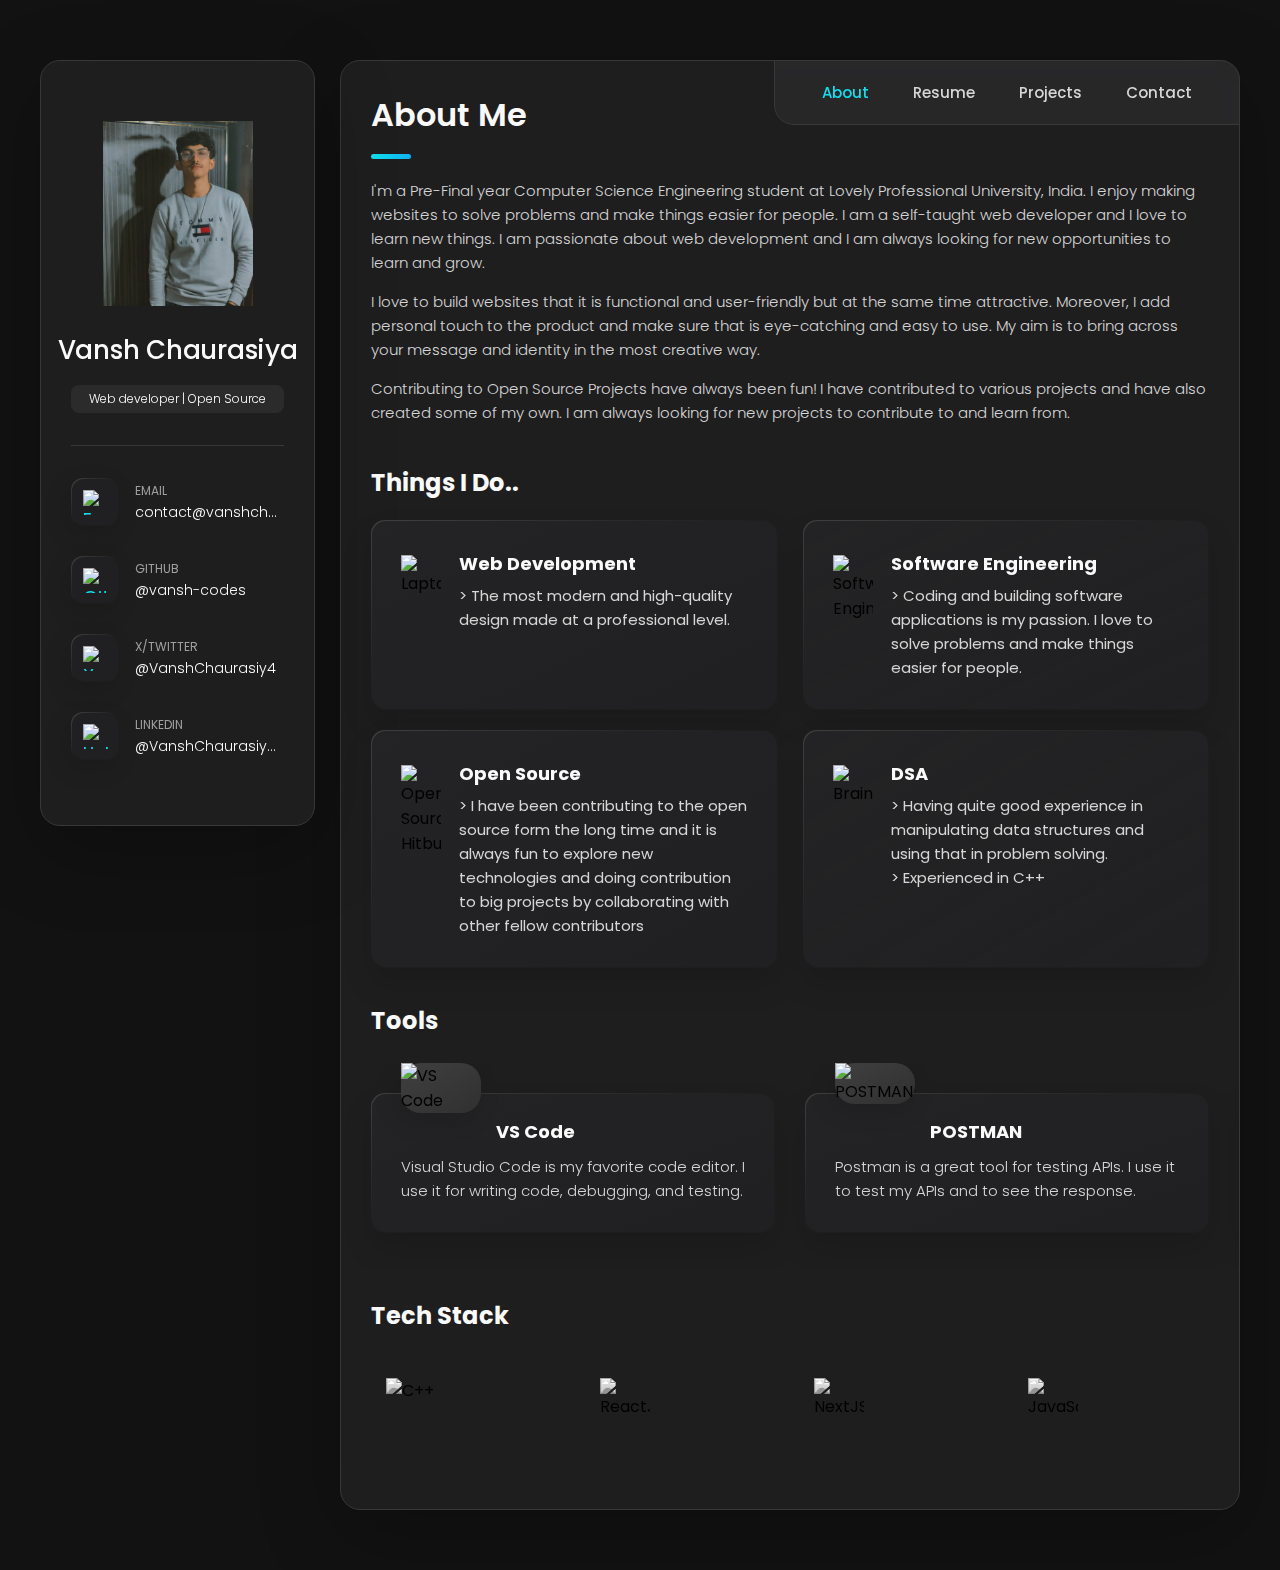
==== index-non-minified.html @ 2228de02 "Replace PNG images with WEBP format for improved performance and reduced file size" ====
<!DOCTYPE html>
<html lang="en">

<head>
  <!-- Google tag (gtag.js) -->
<script async src="https://www.googletagmanager.com/gtag/js?id=G-TPEFS9DG4G"></script>
<script>
  window.dataLayer = window.dataLayer || [];
  function gtag(){dataLayer.push(arguments);}
  gtag('js', new Date());

  gtag('config', 'G-TPEFS9DG4G');
</script>
  <!-- End Google Tag Manager -->
  <script type="application/ld+json">
    {
      "@context": "https://schema.org/",
      "@type": "Person",
      "name": "Vansh Chaurasiya",
      "url": "https://vanshchaurasiya.me",
      "image": "https://avatars.githubusercontent.com/u/114163734?v=4",
      "sameAs": [
        "https://x.com/VanshChaurasiy4",
        "https://www.linkedin.com/in/vanshchaurasiya24/",
        "https://github.com/vansh-codes",
        "https://vanshchaurasiya.me"
      ],
      "jobTitle": "Full Stack Developer Intern",
      "worksFor": {
        "@type": "Organization",
        "name": "MacBease Connections"
      },
      "alumniOf": {
        "@type": "CollegeOrUniversity",
        "name": "Lovely Professional University",
        "url": "https://www.lpu.in"
      },
      "knowsAbout": [
        "Web Development",
        "Full Stack Development",
        "JavaScript",
        "TypeScript",
        "React",
        "Node.js",
        "Blockchain"
      ],
      "hasOccupation": {
        "@type": "Occupation",
        "name": "Full Stack Developer",
        "estimatedSalary": "8000000 INR",
        "occupationLocation": "Remote"
      },
      "knowsLanguage": [
        { "@type": "Language", "name": "English" },
        { "@type": "Language", "name": "Hindi" }
      ]
    }
    </script>
    <script type="application/ld+json">
      {
        "@context": "https://schema.org",
        "@type": "WebSite",
        "name": "Vansh Chaurasiya",
        "url": "https://vanshchaurasiya.me",
      }
    </script>
    <script type="application/ld+json">
      {
        "@context": "https://schema.org",
        "@type": "ContactPage",
        "name": "Contact Vansh Chaurasiya",
        "url": "https://linkedin.com/in/vanshchaurasiya24",
        "about": "Reach out to Vansh Chaurasiya for collaboration and opportunities."
      }
    </script>          
  <meta charset="UTF-8" />
  <meta http-equiv="X-UA-Compatible" content="IE=edge" />
  <meta name="viewport" content="width=device-width, initial-scale=1.0" />
  <meta http-equiv="Content-Type" content="text/html; charset=utf-8">
  <meta name="title" content="Vansh Chaurasiya - Web Developer & Software Engineer">
  <meta name="description" 
  content="Vansh Chaurasiya is a passionate Web Developer and Software Engineer currently pursuing a B.Tech in Computer Science. Skilled in modern web technologies, open-source contributions, and developing efficient, user-centric solutions.">
  <meta name="keywords"
      content="Vansh Chaurasita, vansh codes, Vansh Chaurasiya portfolio,
      single page profile, Cosmic Chronicles, Cosmic Blast, Sudoku Visualizer, Open Source Contributor,React.js developer, Next.js developer, open-source projects, JavaScript developer, front-end developer, developer portfolio, coding projects, web applications">
  <meta name="robots" content="index, follow">
  <meta name="author" content="Vansh Chaurasiya">
  <meta property="og:type" content="website" />
  <meta property="og:url" content="https://vanshchaurasiya.me" />
  <meta property="og:title" content="Vansh Chaurasiya - Web Developer & Software Engineer" />
  <meta property="og:description" content="Vansh Chaurasiya is a passionate Web Developer and Software Engineer currently pursuing a B.Tech in Computer Science. Skilled in modern web technologies and open-source contributions" />
  <meta property="og:image" content="https://vanshchaurasiya.me/assets/images/profile.webp" />

  <meta name="twitter:card" content="summary_large_image">
  <meta name="twitter:url" content="https://vanshchaurasiya.me" />
  <meta name="twitter:title" content="Vansh Chaurasiya - Web Developer & Software Engineer" />
  <meta name="twitter:description" content="Explore the projects and contributions of Vansh Chaurasiya, a Web Developer & Software Engineer passionate about creating efficient and user-friendly web applications." />
  <meta name="twitter:image" content="https://vanshchaurasiya.me/assets/images/profile.webp" />
  <meta name="language" content="English">
  <title>Vansh Chaurasiya</title>

  <link
      rel="shortcut icon"
      href="./assets/images/favicon.ico"
      type="image/x-icon"
  />

  <!--
- custom css link
-->
  <link rel="stylesheet" href="./assets/css/style.min.css" />

  <!--
- google font link
-->
  <link rel="preconnect" href="https://fonts.googleapis.com" />
  <link rel="preconnect" href="https://fonts.gstatic.com" crossorigin />
  <link
      href="https://fonts.googleapis.com/css2?family=Poppins:wght@300;400;500;600&display=swap"
      rel="stylesheet"
  />
</head>

<body>

  <!--
    - #MAIN
  -->

  <main>

    <!--
      - #SIDEBAR
    -->

    <aside class="sidebar" data-sidebar>

      <div class="sidebar-info">

        <figure class="avatar-box">
          <img src="./assets/images/profile.webp" alt="Vansh Chaurasiya" width="80">
        </figure>

        <div class="info-content">
          <h1 class="name" title="Vansh Chaurasiya">Vansh Chaurasiya</h1>

          <p class="title">Web developer | Open Source</p>
        </div>

        <button class="info_more-btn" data-sidebar-btn>
          <span>Show Contacts</span>

          <ion-icon name="chevron-down"></ion-icon>
        </button>

      </div>

      <div class="sidebar-info_more">

        <div class="separator"></div>

        <ul class="contacts-list">

          <li class="contact-item">

            <div class="icon-box">
                <img src="https://simpleicons.vercel.app/gmail/ffe" alt="E-Mail" width="25" height="25" />
            </div>

            <div class="contact-info">
              <p class="contact-title">Email</p>

              <a href="mailto:contact@vanshchaurasiya.me" class="contact-link" >contact@vanshchaurasiya.me</a>
            </div>

          </li>

          <li class="contact-item">

            <div class="icon-box">
                <img src="https://simpleicons.vercel.app/github/ffe" alt="GitHub" width="25" height="25"></img>
            </div>

            <div class="contact-info">
              <p class="contact-title">GitHub</p>

              <a href="https://github.com/vansh-codes" class="contact-link">@vansh-codes</a>
            </div>

          </li>

          <li class="contact-item">

            <div class="icon-box">
                <img src="https://simpleicons.vercel.app/x/ffe" alt="X-Twitter" width="25" height="25"></img>
            </div>

            <div class="contact-info">
              <p class="contact-title">X/Twitter</p>

              <a href="https://x.com/VanshChaurasiy4" class="contact-link">@VanshChaurasiy4</a>
            </div>

          </li>

          <li class="contact-item">

            <div class="icon-box">
                <img src="https://simpleicons.vercel.app/linkedin/ffe" alt="LinkedIn" width="25" height="25"></img>
            </div>

            <div class="contact-info">
              <p class="contact-title">LinkedIn</p>

              <a href="https://linkedin.com/in/vanshchaurasiya24" class="contact-link">@VanshChaurasiya24</a>
            </div>

          </li>

        </ul>

        <div class="separator"></div>

        <ul class="social-list">

          <li class="social-item">
            <a href="https://x.com/VanshChaurasiy4" class="social-link">
                <ion-icon name="logo-twitter"></ion-icon>
            </a>
          </li>

          <li class="social-item">
            <a href="https://linkedin.com/in/vanshchaurasiya24" class="social-link">
                <ion-icon name="logo-linkedin"></ion-icon>
            </a>
          </li>

          <li class="social-item">
            <a href="https://topmate.io/vansh_chaurasiya/" class="social-link">
              <ion-icon name="logo-tumblr"></ion-icon>
            </a>
          </li>

        </ul>

      </div>

    </aside>


    <!--
      - #main-content
    -->

    <div class="main-content">

      <!--
        - #NAVBAR
      -->

      <nav class="navbar">

        <ul class="navbar-list">

          <li class="navbar-item">
            <button class="navbar-link  active" data-nav-link>About</button>
          </li>

          <li class="navbar-item">
            <button class="navbar-link" data-nav-link>Resume</button>
          </li>

          <li class="navbar-item">
            <button class="navbar-link" data-nav-link>Projects</button>
          </li>

          <!-- <li class="navbar-item">
            <button class="navbar-link" data-nav-link>Blog</button>
          </li> -->

          <li class="navbar-item">
            <button class="navbar-link" data-nav-link>Contact</button>
          </li>

        </ul>

      </nav>

      <!--
        - #ABOUT
      -->

      <article class="about  active" data-page="about">

        <header>
          <h2 class="h2 article-title">About me</h2>
        </header>

        <section class="about-text">
          <p>
            I'm a Pre-Final year Computer Science Engineering student at Lovely Professional University, India. I enjoy making websites to solve problems and make things easier for people. I am a self-taught web developer and I love to learn new things. I am passionate about web development and I am always looking for new opportunities to learn and grow.
          </p>

          <p>
            I love to build websites that it is
            functional and user-friendly but at the same time
            attractive. Moreover, I add personal touch to the
            product and make sure that is eye-catching and easy
            to use. My aim is to bring across your message and
            identity in the most creative way.
          </p>

          <p>
            Contributing to Open Source Projects have always been fun! I have contributed to various projects and have also created some of my own. I am always looking for new projects to contribute to and learn from.
          </p>
        </section>


        <!--
          - service
        -->

        <section class="service">

          <h3 class="h3 service-title">Things I do..</h3>

          <ul class="service-list">

            <li class="service-item">

              <div class="service-icon-box">
                <img
                src="https://raw.githubusercontent.com/Tarikul-Islam-Anik/Animated-Fluent-Emojis/master/Emojis/Objects/Laptop.png"
                alt="Laptop" width="40" />
              </div>

              <div class="service-content-box">
                <h4 class="h4 service-item-title">Web Development</h4>

                <p class="service-item-text">
                    > The most modern and high-quality design
                    made at a professional level.
                </p>
              </div>

            </li>

            <li class="service-item">

              <div class="service-icon-box">
                <img src="https://raw.githubusercontent.com/Tarikul-Islam-Anik/Animated-Fluent-Emojis/master/Emojis/People%20with%20professions/Man%20Technologist%20Medium%20Skin%20Tone.png" alt="Software Engineering" width="40" />
              </div>

              <div class="service-content-box">
                <h4 class="h4 service-item-title">Software Engineering</h4>

                <p class="service-item-text">
                  > Coding and building software applications is my passion. I love to solve problems and make things easier for people.
                </p>
              </div>

            </li>

            <li class="service-item">

              <div class="service-icon-box">
                <img src="https://raw.githubusercontent.com/Tarikul-Islam-Anik/Animated-Fluent-Emojis/master/Emojis/Activities/Bullseye.png" alt="Open Source Hitbullseye" width="40" />
              </div>

              <div class="service-content-box">
                <h4 class="h4 service-item-title">Open Source</h4>

                <p class="service-item-text">
                    > I have been contributing to the open source form the long time and it is always fun to explore new technologies and doing contribution to big projects by collaborating with other fellow contributors
                </p>
              </div>

            </li>

            <li class="service-item">

              <div class="service-icon-box">
                <img src="https://raw.githubusercontent.com/Tarikul-Islam-Anik/Animated-Fluent-Emojis/master/Emojis/Hand%20gestures/Brain.png" alt="Brain" width="40" />
              </div>

              <div class="service-content-box">
                <h4 class="h4 service-item-title">DSA</h4>

                <p class="service-item-text">
                    > Having quite good experience in manipulating data structures and using that in problem solving. <br/>
                    > Experienced in C++
                </p>
              </div>

            </li>

          </ul>

        </section>


        <!--
          - testimonials
        -->

        <section class="testimonials">

          <h3 class="h3 testimonials-title">Tools</h3>

          <ul class="testimonials-list has-scrollbar">
            
            <li class="testimonials-item">
              <div class="content-card" data-testimonials-item>
                
                <figure class="testimonials-avatar-box">
                  <img src="./assets/images/vs-code.svg" alt="VS Code" width="60" data-testimonials-avatar>
                </figure>
                
                <h4 class="h4 testimonials-item-title" data-testimonials-title>VS Code</h4>
                
                <div class="testimonials-text" data-testimonials-text>
                  <p>
                    Visual Studio Code is my favorite code editor. I use it for writing code, debugging, and testing.
                  </p>
                </div>
                
              </div>
            </li>
            
            <li class="testimonials-item">
              <div class="content-card" data-testimonials-item>

                <figure class="testimonials-avatar-box">
                  <img src="./assets/images/postman-icon.svg" alt="POSTMAN" width="60" data-testimonials-avatar>
                </figure>
                
                <h4 class="h4 testimonials-item-title" data-testimonials-title>POSTMAN</h4>
                
                <div class="testimonials-text" data-testimonials-text>
                  <p>
                    Postman is a great tool for testing APIs. I use it to test my APIs and to see the response.
                  </p>
                </div>

              </div>
            </li>

            <li class="testimonials-item">
              <div class="content-card" data-testimonials-item>

                <figure class="testimonials-avatar-box">
                  <img src="./assets/images/github.svg" alt="Github" width="60" data-testimonials-avatar>
                </figure>

                <h4 class="h4 testimonials-item-title" data-testimonials-title>GitHub</h4>

                <div class="testimonials-text" data-testimonials-text>
                  <p>
                    I use GitHub for version control and to collaborate with other developers.
                  </p>
                </div>

              </div>
            </li>

            <li class="testimonials-item">
              <div class="content-card" data-testimonials-item>

                <figure class="testimonials-avatar-box">
                  <img src="./assets/images/git.svg" alt="Git" width="60" data-testimonials-avatar>
                </figure>

                <h4 class="h4 testimonials-item-title" data-testimonials-title>Git</h4>

                <div class="testimonials-text" data-testimonials-text>
                  <p>
                    Git is a distributed version control system. I use it to track changes in the source code during software development.
                    It proves to be very useful when working in a team.
                  </p>
                </div>

              </div>
            </li>

            <li class="testimonials-item">
              <div class="content-card" data-testimonials-item>

                <figure class="testimonials-avatar-box">
                  <img src="./assets/images/markdown.svg" alt="Markdown" width="60" data-testimonials-avatar>
                </figure>

                <h4 class="h4 testimonials-item-title" data-testimonials-title>Markdown</h4>

                <div class="testimonials-text" data-testimonials-text>
                  <p>
                    Markdown is a lightweight markup language with plain-text-formatting syntax. I use it to write documentation and README files. It is easy to write and easy to read. Markdown is a great way to write documentation.
                  </p>
                </div>

              </div>
            </li>

            <li class="testimonials-item">
              <div class="content-card" data-testimonials-item>

                <figure class="testimonials-avatar-box">
                  <img src="./assets/images/linux.svg" alt="Linux" width="60" data-testimonials-avatar>
                </figure>

                <h4 class="h4 testimonials-item-title" data-testimonials-title>Linux</h4>

                <div class="testimonials-text" data-testimonials-text>
                  <p>
                    Sometimes I use Linux as my operating system. It is open-source and free. Linux is very stable and secure. It is great for programming and development.
                  </p>
                </div>

              </div>
            </li>

          </ul>

        </section>


        <!--
          - testimonials modal
        -->

        <div class="modal-container" data-modal-container>

          <div class="overlay" data-overlay></div>

          <section class="testimonials-modal">

            <button class="modal-close-btn" data-modal-close-btn>
              <ion-icon name="close-outline"></ion-icon>
            </button>

            <div class="modal-img-wrapper">
              <figure class="modal-avatar-box">
                <img src="./assets/images/github.svg" alt="GitHub" width="80" data-modal-img>
              </figure>
            </div>

            <div class="modal-content">

              <h4 class="h3 modal-title" data-modal-title>GitHub</h4>

              <div data-modal-text>
                <p>
                    I use GitHub for version control and to collaborate with other developers.
                </p>
              </div>

            </div>

          </section>

        </div>


        <!--
          - clients
        -->

        <section class="clients">

          <h3 class="h3 clients-title">Tech Stack</h3>

          <ul class="clients-list has-scrollbar">

            <li class="clients-item">
              <div style="width: 50px;">
                <img src="https://simpleicons.vercel.app/cplusplus/fff" alt="C++">
              </div>
            </li>
            <li class="clients-item">
              <div style="width: 50px;">
                <img src="https://simpleicons.vercel.app/react/fff" alt="ReactJS" />
              </div>
            </li>
            <li class="clients-item">
              <div style="width: 50px;">
                <img src="https://simpleicons.vercel.app/nextdotjs/fff" alt="NextJS" />
              </div>
            </li>
            <li class="clients-item">
              <div style="width: 50px;">
                <img src="https://simpleicons.vercel.app/javascript/fff" alt="JavaScript"/>
              </div>
            </li>
            <li class="clients-item">
              <div style="width: 50px;">
                <img src="https://simpleicons.vercel.app/python/fff" alt="Python">
              </div>
            </li>
            <li class="clients-item">
              <div style="width: 50px;">
                <img src="https://simpleicons.vercel.app/html5/fff" alt="HTML5">
              </div>
            </li>
            <li class="clients-item">
              <div style="width: 50px;">
                <img src="https://simpleicons.vercel.app/css3/fff" alt="CSS3" />
              </div>
            </li>
            <li class="clients-item">
              <div style="width: 50px;">
                <img src="https://simpleicons.vercel.app/nodedotjs/fff" alt="NodeJS" />
              </div>
            </li>
            <li class="clients-item">
              <div style="width: 50px;">
                <img src="https://simpleicons.vercel.app/express/fff" alt="Express" />
              </div>
            </li>
            <li class="clients-item">
              <div style="width: 50px;">
                <img src="https://simpleicons.vercel.app/bootstrap/fff" alt="Bootstrap" />
              </div>
            </li>
            <li class="clients-item">
              <div style="width: 50px;">
                <img src="https://simpleicons.vercel.app/tailwindcss/fff" alt="TailwindCSS" />
              </div>
            </li>
            <li class="clients-item">
              <div style="width: 50px;">
                <img src="https://simpleicons.vercel.app/jquery/fff" alt="JQuery" />
              </div>
            </li>
            <li class="clients-item">
              <div style="width: 50px;">
                <img src="https://simpleicons.vercel.app/mongodb/fff" alt="MongoDB" />
              </div>
            </li>
            <li class="clients-item">
              <div style="width: 50px;">
                <img src="https://simpleicons.vercel.app/mysql/fff" alt="MySQL" />
              </div>
            </li>
            <li class="clients-item">
              <div style="width: 50px;">
                <img src="https://simpleicons.vercel.app/figma/fff" alt="Figma" />
              </div>
            </li>
            <li class="clients-item">
              <div style="width: 50px;">
                <img src="https://simpleicons.vercel.app/c/fff" alt="C">
              </div>
            </li>
          </ul>

        </section>

      </article>





      <!--
        - #RESUME
      -->

      <article class="resume" data-page="resume">

        <header>
          <h2 class="h2 article-title">Resume</h2>
        </header>

        <section class="timeline">

          <div class="title-wrapper">
            <div class="icon-box">
              <ion-icon name="book-outline"></ion-icon>
            </div>

            <h3 class="h3">Education</h3>
          </div>

          <ol class="timeline-list">

            <li class="timeline-item">

              <h4 class="h4 timeline-item-title">Lovely Professional University</h4>

              <span>2022-Present</span>

              <p class="timeline-text">
                B.Tech Computer Science and Engineering <br/>
                3rd Year [8.69/10 CGPA]
              </p>

            </li>

            <li class="timeline-item">

              <h4 class="h4 timeline-item-title">Mother Teresa Senior Secondary Co-Ed School</h4>

              <span>2020-2022</span>

              <p class="timeline-text">
                Higher Secondary Education from Bhopal <br/>
                CBSE Board [89.2%]
              </p>

            </li>

            <li class="timeline-item">

              <h4 class="h4 timeline-item-title">Secondary Education</h4>

              <span>2019-2020</span>

              <p class="timeline-text">
                from Maharashtra Secondary School<br/>
                Maharashtra Board [91.8%]
              </p>

            </li>

          </ol>

        </section>

        <section class="timeline">

          <div class="title-wrapper">
            <div class="icon-box">
              <ion-icon name="book-outline"></ion-icon>
            </div>

            <h3 class="h3">Experience</h3>
          </div>

          <ol class="timeline-list">

            <li class="timeline-item">

              <h4 class="h4 timeline-item-title">Full Stack Developer Internship, MacBease Connections Private Limited</h4>

              <span>November 2024 — Present</span>

              <p class="timeline-text">
                > Developing and maintaining the official websites <br/>
                > Developed efficient RESTful APIs with an average response time of &lt; 400ms <br />
              </p>

            </li>

            <li class="timeline-item">

              <h4 class="h4 timeline-item-title">Project Admin, GirlScript Summer Of Code Extended 2024</h4>

              <span>October 2024 — November 2024</span>

              <p class="timeline-text">
                > Managing the project and the contributors <br/>
              </p>

            </li>

            <li class="timeline-item">

              <h4 class="h4 timeline-item-title">Full Stack Web Developer Internship, GirlScript Summer of Code</h4>

              <span>September 2024 - November 2024</span>

              <p class="timeline-text">
                > Developing responsive and user-friendly pages using ReactJS and NextJS <br/>
                > Increased engagement rate by 10% by implementing new features
              </p>

            </li>

            <li class="timeline-item">

              <h4 class="h4 timeline-item-title">Open Source Contributor, GirlScript Summer Of Code (GSSoC'24)</h4>

              <span>June 2024 - August 2024</span>

              <p class="timeline-text">
                > Ranked 51 out of 2.4k+ active contributors, recognized as Top Contributor<br/>
                > Contributed to more than 10 repositories focusing on both frontend and backend technologies <br/>
                > Implemented new features, fixed bugs and improved the overall performance of the projects
                > Worked on enhancing the SEO of the websites
              </p>

            </li>

          </ol>

        </section>

        <!-- <section class="skill">

          <h3 class="h3 skills-title">My skills</h3>

          <ul class="skills-list content-card">

            <li class="skills-item">

              <div class="title-wrapper">
                <h5 class="h5">Web Development</h5>
                <data value="80">80%</data>
              </div>

              <div class="skill-progress-bg">
                <div class="skill-progress-fill" style="width: 80%;"></div>
              </div>

            </li>

            <li class="skills-item">

              <div class="title-wrapper">
                <h5 class="h5">DSA</h5>
                <data value="65">65%</data>
              </div>

              <div class="skill-progress-bg">
                <div class="skill-progress-fill" style="width: 70%;"></div>
              </div>

            </li>

            <li class="skills-item">

              <div class="title-wrapper">
                <h5 class="h5">OOPS</h5>
                <data value="80">80%</data>
              </div>

              <div class="skill-progress-bg">
                <div class="skill-progress-fill" style="width: 90%;"></div>
              </div>

            </li>

            <li class="skills-item">

              <div class="title-wrapper">
                <h5 class="h5">WordPress</h5>
                <data value="50">50%</data>
              </div>

              <div class="skill-progress-bg">
                <div class="skill-progress-fill" style="width: 50%;"></div>
              </div>

            </li>

          </ul>

        </section> -->

      </article>





      <!--
        - #PORTFOLIO
      -->

      <article class="portfolio" data-page="projects">

        <header>
          <h2 class="h2 article-title">Project</h2>
        </header>

        <section class="projects">

          <ul class="filter-list">

            <li class="filter-item">
              <button class="active" data-filter-btn>All</button>
            </li>

            <li class="filter-item">
              <button data-filter-btn>Web Development</button>
            </li>

            <li class="filter-item">
              <button data-filter-btn>Browser Extensions</button>
            </li>

            <li class="filter-item">
              <button data-filter-btn>Coding</button>
            </li>

          </ul>

          <div class="filter-select-box">

            <button class="filter-select" data-select>

              <div class="select-value" data-selecct-value>Select category</div>

              <div class="select-icon">
                <ion-icon name="chevron-down"></ion-icon>
              </div>

            </button>

            <ul class="select-list">

              <li class="select-item">
                <button data-select-item>All</button>
              </li>

              <li class="select-item">
                <button data-select-item>Web Development</button>
              </li>

              <li class="select-item">
                <button data-select-item>Browser Extensions</button>
              </li>

              <li class="select-item">
                <button data-select-item>Coding</button>
              </li>

            </ul>

          </div>

          <ul class="project-list">

            <li class="project-item  active" data-filter-item data-category="web development">
              <a href="https://github.com/vansh-codes/e-wood">

                <figure class="project-img">
                  <div class="project-item-icon-box">
                    <img
                      src="https://raw.githubusercontent.com/Tarikul-Islam-Anik/Animated-Fluent-Emojis/master/Emojis/Hand%20gestures/Eye.png"
                      alt="Eye" width="5" />
                  </div>

                  <img src="./assets/images/e-wood.webp" alt="E-Wood" loading="lazy">
                </figure>

                <h3 class="project-title">E-Wood</h3>

                <p class="project-category">Web Development</p>

              </a>
            </li>

            <li class="project-item  active" data-filter-item data-category="web development">
              <a href="https://github.com/vansh-codes/cosmic-chronicles">

                <figure class="project-img">
                  <div class="project-item-icon-box">
                    <img
                      src="https://raw.githubusercontent.com/Tarikul-Islam-Anik/Animated-Fluent-Emojis/master/Emojis/Hand%20gestures/Eye.png"
                      alt="Eye" width="5" />
                  </div>

                  <img src="./assets/images/cosmic-chronicles.webp" alt="Cosmic Chronicles" loading="lazy">
                </figure>

                <h3 class="project-title">Cosmic Chronicles</h3>

                <p class="project-category">Web Development</p>

              </a>
            </li>

            <li class="project-item  active" data-filter-item data-category="web development">
              <a href="https://github.com/vansh-codes/cosmic-blast">

                <figure class="project-img">
                  <div class="project-item-icon-box">
                    <img
                      src="https://raw.githubusercontent.com/Tarikul-Islam-Anik/Animated-Fluent-Emojis/master/Emojis/Hand%20gestures/Eye.png"
                      alt="Eye" width="5" />
                  </div>

                  <img src="./assets/images/cosmic-blast.webp" alt="Cosmic Blast" loading="lazy">
                </figure>

                <h3 class="project-title">Cosmic Blast</h3>

                <p class="project-category">Web Development</p>

              </a>
            </li>

            <li class="project-item  active" data-filter-item data-category="browser extensions">
              <a href="https://github.com/vansh-codes/web-annotation-tool">

                <figure class="project-img">
                  <div class="project-item-icon-box">
                    <img
                      src="https://raw.githubusercontent.com/Tarikul-Islam-Anik/Animated-Fluent-Emojis/master/Emojis/Hand%20gestures/Eye.png"
                      alt="Eye" width="5" />
                  </div>

                  <img src="./assets/images/web-annotation.webp" alt="Web Annotation Tool" loading="lazy">
                </figure>

                <h3 class="project-title">Web Annotation Tool</h3>

                <p class="project-category">Browser Extensions</p>

              </a>
            </li>

            <li class="project-item  active" data-filter-item data-category="web development">
              <a href="https://github.com/vansh-codes/Heatmap-Generator">

                <figure class="project-img">
                  <div class="project-item-icon-box">
                    <img
                      src="https://raw.githubusercontent.com/Tarikul-Islam-Anik/Animated-Fluent-Emojis/master/Emojis/Hand%20gestures/Eye.png"
                      alt="Eye" width="5" />
                  </div>

                  <img src="./assets/images/heatmap-generator.webp" alt="Heatmap Generator" loading="lazy">
                </figure>

                <h3 class="project-title">Heatmap Generator</h3>

                <p class="project-category">Web Development</p>
              </a>
            </li>

            <li class="project-item  active" data-filter-item data-category="browser extensions">
              <a href="https://github.com/vansh-codes/testforge">

                <figure class="project-img">
                  <div class="project-item-icon-box">
                    <img
                      src="https://raw.githubusercontent.com/Tarikul-Islam-Anik/Animated-Fluent-Emojis/master/Emojis/Hand%20gestures/Eye.png"
                      alt="Eye" width="5" />
                  </div>

                  <img src="./assets/images/testforge.webp" alt="TestForge" loading="lazy">
                </figure>

                <h3 class="project-title">TestForge</h3>

                <p class="project-category">Browser Extensions</p>

              </a>
            </li>

            <li class="project-item  active" data-filter-item data-category="coding">
              <a href="https://github.com/vansh-codes/Bankers-Algorithm---OS">

                <figure class="project-img">
                  <div class="project-item-icon-box">
                    <img
                      src="https://raw.githubusercontent.com/Tarikul-Islam-Anik/Animated-Fluent-Emojis/master/Emojis/Hand%20gestures/Eye.png"
                      alt="Eye" width="5" />
                  </div>

                  <img src="./assets/images/bankers-algo.webp" alt="Bankers Algorithm" loading="lazy">
                </figure>

                <h3 class="project-title">Bankers Algorithm</h3>

                <p class="project-category">Coding</p>

              </a>
            </li>

            <li class="project-item  active" data-filter-item data-category="web development">
              <a href="https://github.com/vansh-codes/iPhone14Pro-Clone">

                <figure class="project-img">
                  <div class="project-item-icon-box">
                    <img
                      src="https://raw.githubusercontent.com/Tarikul-Islam-Anik/Animated-Fluent-Emojis/master/Emojis/Hand%20gestures/Eye.png"
                      alt="Eye" width="5" />
                  </div>

                  <img src="./assets/images/iphone14pro.webp" alt="metaspark" loading="lazy">
                </figure>

                <h3 class="project-title">iPhone 14 Pro Clone</h3>

                <p class="project-category">Web Development</p>

              </a>
            </li>

            <li class="project-item  active" data-filter-item data-category="web development">
              <a href="https://github.com/vansh-codes/Text-Volt">

                <figure class="project-img">
                  <div class="project-item-icon-box">
                    <img
                      src="https://raw.githubusercontent.com/Tarikul-Islam-Anik/Animated-Fluent-Emojis/master/Emojis/Hand%20gestures/Eye.png"
                      alt="Eye" width="5" />
                  </div>

                  <img src="./assets/images/textvolt.webp" alt="task manager" loading="lazy">
                </figure>

                <h3 class="project-title">Text Volt</h3>

                <p class="project-category">Web Development</p>

              </a>
            </li>

            <li class="project-item  active" data-filter-item data-category="coding">
              <a href="https://github.com/vansh-codes/Python-Projects">

                <figure class="project-img">
                  <div class="project-item-icon-box">
                    <img
                      src="https://raw.githubusercontent.com/Tarikul-Islam-Anik/Animated-Fluent-Emojis/master/Emojis/Hand%20gestures/Eye.png"
                      alt="Eye" width="5" />
                  </div>

                  <img src="./assets/images/python-projects.webp" alt="Python Projects" loading="lazy">
                </figure>

                <h3 class="project-title">Python Projects</h3>

                <p class="project-category">Coding</p>

              </a>
            </li>

          </ul>

        </section>

      </article>





      <!--
        - #BLOG
      -->

 <!--      <article class="blog" data-page="blog">

        <header>
          <h2 class="h2 article-title">Blog</h2>
        </header>

        <section class="blog-posts">

          <ul class="blog-posts-list">

            <li class="blog-post-item">
              <a href="#">

                <figure class="blog-banner-box">
                  <img src="./assets/images/blog-1.jpg" alt="Design conferences in 2022" loading="lazy">
                </figure>

                <div class="blog-content">

                  <div class="blog-meta">
                    <p class="blog-category">Design</p>

                    <span class="dot"></span>

                    <time datetime="2022-02-23">Fab 23, 2022</time>
                  </div>

                  <h3 class="h3 blog-item-title">Design conferences in 2022</h3>

                  <p class="blog-text">
                    Veritatis et quasi architecto beatae vitae dicta sunt, explicabo.
                  </p>

                </div>

              </a>
            </li>

            <li class="blog-post-item">
              <a href="#">

                <figure class="blog-banner-box">
                  <img src="./assets/images/blog-2.jpg" alt="Best fonts every designer" loading="lazy">
                </figure>

                <div class="blog-content">

                  <div class="blog-meta">
                    <p class="blog-category">Design</p>

                    <span class="dot"></span>

                    <time datetime="2022-02-23">Fab 23, 2022</time>
                  </div>

                  <h3 class="h3 blog-item-title">Best fonts every designer</h3>

                  <p class="blog-text">
                    Sed ut perspiciatis, nam libero tempore, cum soluta nobis est eligendi.
                  </p>

                </div>

              </a>
            </li>

            <li class="blog-post-item">
              <a href="#">

                <figure class="blog-banner-box">
                  <img src="./assets/images/blog-3.jpg" alt="Design digest #80" loading="lazy">
                </figure>

                <div class="blog-content">

                  <div class="blog-meta">
                    <p class="blog-category">Design</p>

                    <span class="dot"></span>

                    <time datetime="2022-02-23">Fab 23, 2022</time>
                  </div>

                  <h3 class="h3 blog-item-title">Design digest #80</h3>

                  <p class="blog-text">
                    Excepteur sint occaecat cupidatat no proident, quis nostrum exercitationem ullam corporis suscipit.
                  </p>

                </div>

              </a>
            </li>

            <li class="blog-post-item">
              <a href="#">

                <figure class="blog-banner-box">
                  <img src="./assets/images/blog-4.jpg" alt="UI interactions of the week" loading="lazy">
                </figure>

                <div class="blog-content">

                  <div class="blog-meta">
                    <p class="blog-category">Design</p>

                    <span class="dot"></span>

                    <time datetime="2022-02-23">Fab 23, 2022</time>
                  </div>

                  <h3 class="h3 blog-item-title">UI interactions of the week</h3>

                  <p class="blog-text">
                    Enim ad minim veniam, consectetur adipiscing elit, quis nostrud exercitation ullamco laboris nisi.
                  </p>

                </div>

              </a>
            </li>

            <li class="blog-post-item">
              <a href="#">

                <figure class="blog-banner-box">
                  <img src="./assets/images/blog-5.jpg" alt="The forgotten art of spacing" loading="lazy">
                </figure>

                <div class="blog-content">

                  <div class="blog-meta">
                    <p class="blog-category">Design</p>

                    <span class="dot"></span>

                    <time datetime="2022-02-23">Fab 23, 2022</time>
                  </div>

                  <h3 class="h3 blog-item-title">The forgotten art of spacing</h3>

                  <p class="blog-text">
                    Maxime placeat, sed do eiusmod tempor incididunt ut labore et dolore magna aliqua.
                  </p>

                </div>

              </a>
            </li>

            <li class="blog-post-item">
              <a href="#">

                <figure class="blog-banner-box">
                  <img src="./assets/images/blog-6.jpg" alt="Design digest #79" loading="lazy">
                </figure>

                <div class="blog-content">

                  <div class="blog-meta">
                    <p class="blog-category">Design</p>

                    <span class="dot"></span>

                    <time datetime="2022-02-23">Fab 23, 2022</time>
                  </div>

                  <h3 class="h3 blog-item-title">Design digest #79</h3>

                  <p class="blog-text">
                    Optio cumque nihil impedit uo minus quod maxime placeat, velit esse cillum.
                  </p>

                </div>

              </a>
            </li>

          </ul>

        </section>

      </article> -->





      <!--
        - #CONTACT
      -->

      <article class="contact" data-page="contact">

        <header>
          <h2 class="h2 article-title">Contact</h2>
        </header>

        <section class="mapbox" data-mapbox>
          <figure>
            <iframe
              src="https://www.google.com/maps/embed?pb=!1m18!1m12!1m3!1d234700.9000290281!2d77.24107900392004!3d23.199323871704163!2m3!1f0!2f0!3f0!3m2!1i1024!2i768!4f13.1!3m3!1m2!1s0x397c428f8fd68fbd%3A0x2155716d572d4f8!2sBhopal%2C%20Madhya%20Pradesh!5e0!3m2!1sen!2sin!4v1726924952964!5m2!1sen!2sin"
              width="400" height="300" loading="lazy"></iframe>
          </figure>
        </section>

        <section class="contact-form">

          <h3 class="h3 form-title">Contact Form</h3>

          <form class="form" data-form method="POST" id="form">
            <script language="javascript">document.write(unescape('%3C%69%6E%70%75%74%20%74%79%70%65%3D%22%68%69%64%64%65%6E%22%20%6E%61%6D%65%3D%22%61%63%63%65%73%73%5F%6B%65%79%22%20%76%61%6C%75%65%3D%22%66%65%64%34%32%33%39%36%2D%37%32%30%36%2D%34%38%63%34%2D%39%31%61%61%2D%30%37%39%31%61%33%61%66%34%31%35%61%22%3E'))</script>

            <div class="input-wrapper">
              <input type="text" name="fullname" class="form-input" placeholder="Full name" required data-form-input>

              <input type="email" name="email" class="form-input" placeholder="Email address" required data-form-input>
            </div>

            <textarea name="message" class="form-input" placeholder="Your Message" required data-form-input></textarea>

            <button class="form-btn" type="submit" disabled data-form-btn>
              <ion-icon name="paper-plane"></ion-icon>
              <span class="result-msg">Send Message</span>
            </button>

            <div id="result" class="form-result"></div>

          </form>

        </section>

      </article>

    </div>

  </main>


  <!--
    - custom js link
  -->
  <script src="./assets/js/script.min.js"></script>

  <!--
    - ionicon link
  -->
  <script type="module" src="https://unpkg.com/ionicons@5.5.2/dist/ionicons/ionicons.esm.js"></script>
  <script nomodule src="https://unpkg.com/ionicons@5.5.2/dist/ionicons/ionicons.js"></script>

</body>

</html>
---- assets/css/style.min.css ----
button,input,textarea{background:0 0;font:inherit}.icon-box,.sidebar,article{box-shadow:var(--shadow-1)}.h5,.info-content .name{font-weight:var(--fw-500)}.navbar-link,.social-item .social-link:hover{color:var(--light-gray)}.clients-list,.testimonials-list{scroll-behavior:smooth;overscroll-behavior-inline:contain;scroll-snap-type:inline mandatory}.filter-select.active+.select-list,.modal-container.active,.overlay.active{visibility:visible;pointer-events:all}.contacts-list,.input-wrapper,.project-list{grid-template-columns:1fr}:root{--bg-gradient-onyx:linear-gradient(
    to bottom right, 
    hsl(240, 1%, 25%) 3%, 
    hsl(0, 0%, 19%) 97%
  );--bg-gradient-jet:linear-gradient(
    to bottom right, 
    hsla(240, 1%, 18%, 0.251) 0%, 
    hsla(240, 2%, 11%, 0) 100%
  ),hsl(240, 2%, 13%);--bg-gradient-yellow-1:linear-gradient(
    to bottom right, 
    hsl(184, 84%, 58%) 0%, 
    hsla(36, 100%, 69%, 0) 50%
  );--bg-gradient-yellow-2:linear-gradient(
    135deg, 
    hsla(45, 100%, 71%, 0.251) 0%, 
    hsla(35, 100%, 68%, 0) 59.86%
  ),hsl(240, 2%, 13%);--border-gradient-onyx:linear-gradient(
    to bottom right, 
    hsl(0, 0%, 25%) 0%, 
    hsla(0, 0%, 25%, 0) 50%
  );--text-gradient-yellow:linear-gradient(
    to right, 
    hsl(184, 88%, 50%), 
    hsl(197, 88%, 50%)
  );--jet:hsl(0, 0%, 22%);--onyx:hsl(240, 1%, 17%);--eerie-black-1:hsl(240, 2%, 13%);--eerie-black-2:hsl(240, 2%, 12%);--smoky-black:hsl(0, 0%, 7%);--white-1:hsl(0, 0%, 100%);--white-2:hsl(0, 0%, 98%);--orange-yellow-crayola:hsl(184, 88%, 50%);--vegas-gold:hsl(181, 54%, 58%);--light-gray:#d6d6d6;--light-gray-70:#d6d6d6b3;--bittersweet-shimmer:hsl(0, 43%, 51%);--ff-poppins:'Poppins',sans-serif;--fs-1:24px;--fs-2:18px;--fs-3:17px;--fs-4:16px;--fs-5:15px;--fs-6:14px;--fs-7:13px;--fs-8:11px;--fw-300:300;--fw-400:400;--fw-500:500;--fw-600:600;--shadow-1:-4px 8px 24px hsla(0, 0%, 0%, 0.25);--shadow-2:0 16px 30px hsla(0, 0%, 0%, 0.25);--shadow-3:0 16px 40px hsla(0, 0%, 0%, 0.25);--shadow-4:0 25px 50px hsla(0, 0%, 0%, 0.15);--shadow-5:0 24px 80px hsla(0, 0%, 0%, 0.25);--transition-1:0.25s ease;--transition-2:0.5s ease-in-out}*,::after,::before{margin:0;padding:0;box-sizing:border-box}a{text-decoration:none}li{list-style:none}a,button,img,ion-icon,span,time{display:block}button{border:none;text-align:left;cursor:pointer}input,textarea{display:block;width:100%}::selection{background:var(--orange-yellow-crayola);color:var(--smoky-black)}:focus{outline-color:var(--orange-yellow-crayola)}html{font-family:var(--ff-poppins)}body{background:var(--smoky-black)}.sidebar,article{background:var(--eerie-black-2);border:1px solid var(--jet);border-radius:20px;padding:15px;z-index:1}.separator{width:100%;height:1px;background:var(--jet);margin:16px 0}.content-card,.icon-box{background:var(--border-gradient-onyx);position:relative;z-index:1}.icon-box{width:30px;height:30px;border-radius:8px;display:flex;justify-content:center;align-items:center;font-size:16px;color:var(--orange-yellow-crayola)}.content-card,.info_more-btn,.navbar,.service-item{box-shadow:var(--shadow-2)}.icon-box::before{content:"";position:absolute;inset:1px;background:var(--eerie-black-1);border-radius:inherit;z-index:-1}.icon-box ion-icon{--ionicon-stroke-width:35px}.info_more-btn span,article{display:none}article.active{display:block;animation:.5s backwards fade}@keyframes fade{0%{opacity:0}100%{opacity:1}}.h2,.h3,.h4,.h5{color:var(--white-2);text-transform:capitalize}.h2{font-size:var(--fs-1)}.h3{font-size:var(--fs-2)}.h4{font-size:var(--fs-4)}.h5{font-size:var(--fs-7)}.article-title{position:relative;padding-bottom:7px}.article-title::after{content:"";position:absolute;bottom:0;left:0;width:30px;height:3px;background:var(--text-gradient-yellow);border-radius:3px}.has-scrollbar::-webkit-scrollbar{width:5px;height:5px}.has-scrollbar::-webkit-scrollbar-track{background:var(--onyx);border-radius:5px}.has-scrollbar::-webkit-scrollbar-thumb{background:var(--orange-yellow-crayola);border-radius:5px}.has-scrollbar::-webkit-scrollbar-button{width:20px}.content-card{padding:45px 15px 15px;border-radius:14px;cursor:pointer}.content-card::before,.service-item::before{content:"";position:absolute;inset:1px;background:var(--bg-gradient-jet);border-radius:inherit;z-index:-1}main{margin:15px 12px 75px;min-width:259px}.sidebar{margin-bottom:15px;max-height:112px;overflow:hidden;transition:var(--transition-2)}.sidebar.active{max-height:405px}.sidebar-info{position:relative;display:flex;justify-content:flex-start;align-items:center;gap:15px}.info_more-btn,.info_more-btn::before{position:absolute;transition:var(--transition-1)}.avatar-box{background:var(--bg-gradient-onyx);border-radius:20px}.info-content .name{color:var(--white-2);font-size:var(--fs-3);letter-spacing:-.25px;margin-bottom:10px}.about-text,.blog-text,.info-content .title,.modal-content p{font-weight:var(--fw-300)}.info-content .title{color:var(--white-1);background:var(--onyx);font-size:var(--fs-8);width:max-content;padding:3px 12px;border-radius:8px}.info_more-btn{top:-15px;right:-15px;border-radius:0 15px;font-size:13px;color:var(--orange-yellow-crayola);background:var(--border-gradient-onyx);padding:10px;z-index:1}.info_more-btn::before{content:"";inset:1px;border-radius:inherit;background:var(--bg-gradient-jet);z-index:-1}.form-btn:hover,.info_more-btn:focus,.info_more-btn:hover{background:var(--bg-gradient-yellow-1)}.form-btn:hover::before,.info_more-btn:focus::before,.info_more-btn:hover::before{background:var(--bg-gradient-yellow-2)}.sidebar-info_more{opacity:0;visibility:hidden;transition:var(--transition-2)}.sidebar.active .sidebar-info_more{opacity:1;visibility:visible}.contacts-list{display:grid;gap:16px}.contact-item{min-width:100%;display:flex;align-items:center;gap:16px}.contact-info{max-width:calc(100% - 46px);width:calc(100% - 46px)}.contact-title{color:var(--light-gray-70);font-size:var(--fs-8);text-transform:uppercase;margin-bottom:2px}.form-btn,.project-title,.select-item button{text-transform:capitalize}.contact-info :is(.contact-link,time,address){color:var(--white-2);font-size:var(--fs-7)}.navbar-link:focus,.navbar-link:hover,.social-item .social-link{color:var(--light-gray-70)}.contact-info address{font-style:normal}.social-list{display:flex;justify-content:flex-start;align-items:center;gap:15px;padding-bottom:4px;padding-left:7px}.social-item .social-link{font-size:18px}.navbar{position:fixed;bottom:0;left:0;width:100%;background:hsla(240,1%,17%,.75);backdrop-filter:blur(10px);border:1px solid var(--jet);border-radius:12px 12px 0 0;z-index:5}.navbar-list{display:flex;flex-wrap:wrap;justify-content:center;align-items:center;padding:0 10px}.navbar-link{font-size:var(--fs-8);padding:20px 7px;transition:color var(--transition-1)}.about-text,.blog-text,.modal-content p,.service-item-text,.testimonials-text{color:var(--light-gray);font-size:var(--fs-6);line-height:1.6}.clients-item img,.overlay,.testimonials-modal{transition:var(--transition-1)}.blog-post-item>a:hover .blog-item-title,.navbar-link.active{color:var(--orange-yellow-crayola)}.about .article-title,.about-text p,.clients,.skills-item:not(:last-child){margin-bottom:15px}.service{margin-bottom:35px}.form-title,.service-title,.skills-title,.testimonials-title,.timeline-item:not(:last-child){margin-bottom:20px}.blog-posts-list,.service-list{display:grid;grid-template-columns:1fr;gap:20px}.service-item{position:relative;background:var(--border-gradient-onyx);padding:20px;border-radius:14px;z-index:1}.blog-posts,.contact-form,.service-icon-box{margin-bottom:10px}.service-icon-box img{margin:auto}.service-content-box{text-align:center}.service-item-title,.testimonials-item-title{margin-bottom:7px}.service-item-text{font-weight:var(--fw-3)}.article-title,.testimonials,.timeline{margin-bottom:30px}.testimonials-list{display:flex;justify-content:flex-start;align-items:flex-start;gap:15px;margin:0 -15px;padding:25px 15px 35px;overflow-x:auto}.testimonials-item{min-width:100%;scroll-snap-align:center}.testimonials-avatar-box{position:absolute;top:0;left:0;transform:translate(15px,-25px);background:var(--bg-gradient-onyx);border-radius:14px;box-shadow:var(--shadow-1)}.modal-container,.overlay{position:fixed;top:0;left:0;width:100%;visibility:hidden;pointer-events:none}.testimonials-text{font-weight:var(--fw-300);display:-webkit-box;line-clamp:4;-webkit-line-clamp:4;-webkit-box-orient:vertical;overflow:hidden}.modal-container{height:100%;display:flex;justify-content:center;align-items:center;overflow-y:auto;overscroll-behavior:contain;z-index:20}.modal-container::-webkit-scrollbar{display:none}.overlay{height:100vh;background:#0c0c0c;opacity:0;z-index:1}.overlay.active{opacity:.8}.testimonials-modal{background:var(--eerie-black-2);position:relative;padding:15px;margin:15px 12px;border:1px solid var(--jet);border-radius:14px;box-shadow:var(--shadow-5);transform:scale(1.2);opacity:0;z-index:2}.modal-container.active .testimonials-modal{transform:scale(1);opacity:1}.modal-close-btn{position:absolute;top:15px;right:15px;background:var(--onyx);border-radius:8px;width:32px;height:32px;display:flex;justify-content:center;align-items:center;color:var(--white-2);font-size:18px;opacity:.7}.modal-close-btn:focus,.modal-close-btn:hover{opacity:1}.modal-close-btn ion-icon,.project-item-icon-box ion-icon{--ionicon-stroke-width:50px}.modal-avatar-box{background:var(--bg-gradient-onyx);width:max-content;border-radius:14px;margin-bottom:15px;box-shadow:var(--shadow-2)}.filter-list,.modal-img-wrapper>img,.project-item{display:none}.modal-title{margin-bottom:4px}.modal-content time{font-size:var(--fs-6);color:var(--light-gray-70);font-weight:var(--fw-300);margin-bottom:10px}.clients-list{display:flex;justify-content:flex-start;align-items:flex-start;gap:15px;margin:0 -15px;padding:25px;overflow-x:auto;scroll-padding-inline:25px}.clients-item{min-width:50%;scroll-snap-align:start}.clients-item img{width:100%;filter:grayscale(1)}.clients-item img:hover{filter:grayscale(0)}.timeline .title-wrapper{display:flex;align-items:center;gap:15px;margin-bottom:25px}.timeline-list{font-size:var(--fs-6);margin-left:45px}.timeline-item{position:relative}.timeline-item-title{font-size:var(--fs-6);line-height:1.3;margin-bottom:7px}.timeline-list span{color:var(--vegas-gold);font-weight:var(--fw-400);line-height:1.6}.filter-select,.select-item button,.skill .title-wrapper data,.timeline-text{color:var(--light-gray);font-weight:var(--fw-300)}.timeline-item:not(:last-child)::before{content:"";position:absolute;top:-25px;left:-30px;width:1px;height:calc(100% + 50px);background:var(--jet)}.timeline-item::after{content:"";position:absolute;top:5px;left:-33px;height:6px;width:6px;background:var(--text-gradient-yellow);border-radius:50%;box-shadow:0 0 0 4px var(--jet)}.timeline-text{line-height:1.6}.skills-list{padding:20px}.skill .title-wrapper{display:flex;align-items:center;gap:5px;margin-bottom:8px}.skill .title-wrapper data{font-size:var(--fs-7)}.skill-progress-bg{background:var(--jet);width:100%;height:8px;border-radius:10px}.skill-progress-fill{background:var(--text-gradient-yellow);height:100%;border-radius:inherit}.filter-select,.select-item button,.select-list{background:var(--eerie-black-2)}.blog-banner-box,.project-img{height:200px;overflow:hidden;width:100%}.filter-select-box{position:relative;margin-bottom:25px}.filter-select{display:flex;justify-content:space-between;align-items:center;width:100%;padding:12px 16px;border:1px solid var(--jet);border-radius:14px;font-size:var(--fs-6)}.filter-select.active .select-icon{transform:rotate(.5turn)}.select-list{position:absolute;top:calc(100% + 6px);width:100%;padding:6px;border:1px solid var(--jet);border-radius:14px;z-index:2;opacity:0;visibility:hidden;pointer-events:none;transition:.15s ease-in-out}.blog-item-title,.form-btn,.form-btn::before,.project-img::before,.project-item-icon-box{transition:var(--transition-1)}.filter-select.active+.select-list{opacity:1}.select-item button{font-size:var(--fs-6);width:100%;padding:8px 10px;border-radius:8px}.select-item button:hover{--eerie-black-2:hsl(240, 2%, 20%)}.project-list{display:grid;gap:30px;margin-bottom:10px}.project-item.active{display:block;animation:.25s forwards scaleUp}@keyframes scaleUp{0%{transform:scale(.5)}100%{transform:scale(1)}}.project-item>a{width:100%}.project-img{position:relative;border-radius:16px;margin-bottom:15px}.project-img::before{content:"";position:absolute;top:0;left:0;width:100%;height:100%;background:0 0;z-index:1}.blog-post-item>a::before,.form-btn::before{content:"";position:absolute;inset:1px;z-index:-1}.project-item>a:hover .project-img::before{background:hsla(0,0%,0%,.5)}.project-item-icon-box{--scale:0.8;background:var(--jet);color:var(--orange-yellow-crayola);position:absolute;top:50%;left:50%;transform:translate(-50%,-50%) scale(var(--scale));font-size:20px;padding:18px;border-radius:12px;opacity:0;z-index:1}.blog-post-item>a,.form-btn,.form-btn:disabled:hover{background:var(--border-gradient-onyx)}.blog-post-item>a,.form-btn,.mapbox{position:relative}.project-item>a:hover .project-item-icon-box{--scale:1;opacity:1}.blog-banner-box img,.project-img img{width:100%;height:100%;object-fit:cover;transition:var(--transition-1)}.blog-post-item>a:hover .blog-banner-box img,.project-item>a:hover img{transform:scale(1.1)}.project-category,.project-title{margin-left:10px}.project-title{color:var(--white-2);font-size:var(--fs-5);font-weight:var(--fw-400);line-height:1.3}.project-category{color:var(--light-gray-70);font-size:var(--fs-6);font-weight:var(--fw-300)}.blog-post-item>a{height:100%;box-shadow:var(--shadow-4);border-radius:16px;z-index:1}.blog-post-item>a::before{border-radius:inherit;background:var(--eerie-black-1)}.blog-banner-box{border-radius:12px}.blog-content{padding:15px}.form-btn,.form-input{padding:13px 20px;font-size:var(--fs-6)}.blog-meta{display:flex;justify-content:flex-start;align-items:center;gap:7px;margin-bottom:10px}.blog-meta :is(.blog-category,time){color:var(--light-gray-70);font-size:var(--fs-6);font-weight:var(--fw-300)}.blog-meta .dot{background:var(--light-gray-70);width:4px;height:4px;border-radius:4px}.form-btn::before,.form-btn:disabled:hover::before{background:var(--bg-gradient-jet)}.blog-item-title{margin-bottom:10px;line-height:1.3}.mapbox{height:250px;width:100%;border-radius:16px;margin-bottom:30px;border:1px solid var(--jet);overflow:hidden}.mapbox figure{height:100%}.mapbox iframe{width:100%;height:100%;border:none;filter:grayscale(1) invert(1)}.form-result{color:var(--light-gray);font-size:var(--fs-6);font-weight:var(--fw-300);line-height:1.6;margin-bottom:15px}.input-wrapper{display:grid;gap:25px;margin-bottom:25px}.form-input{color:var(--white-2);font-weight:var(--fw-400);border:1px solid var(--jet);border-radius:14px;outline:0}.form-input::placeholder{font-weight:var(--fw-500)}.form-input:focus{border-color:var(--orange-yellow-crayola)}textarea.form-input{min-height:100px;height:120px;max-height:200px;resize:vertical;margin-bottom:25px}textarea.form-input::-webkit-resizer{display:none}.form-input:focus:invalid{border-color:var(--bittersweet-shimmer)}.form-btn{width:100%;color:var(--orange-yellow-crayola);display:flex;justify-content:center;align-items:center;gap:10px;border-radius:14px;box-shadow:var(--shadow-3);z-index:1}.form-btn::before{border-radius:inherit}.form-btn ion-icon{font-size:16px}.form-btn:disabled{opacity:.7;cursor:not-allowed}@media (min-width:450px){.clients-item{min-width:calc(33.33% - 10px)}.blog-banner-box,.project-img{height:auto}}@media (min-width:580px){:root{--fs-1:32px;--fs-2:24px;--fs-3:26px;--fs-4:18px;--fs-6:15px;--fs-7:15px;--fs-8:12px}.sidebar,article{width:520px;margin-inline:auto;padding:30px}.article-title{font-weight:var(--fw-600);padding-bottom:15px}.article-title::after{width:40px;height:5px}.icon-box{width:48px;height:48px;border-radius:12px;font-size:18px}main{margin-top:60px;margin-bottom:100px}.sidebar{max-height:180px;margin-bottom:30px}.sidebar.active{max-height:584px}.sidebar-info{gap:25px}.avatar-box{border-radius:30px}.avatar-box img{width:120px}.info-content .name{margin-bottom:15px}.info-content .title{padding:5px 18px}.info_more-btn{top:-30px;right:-30px;padding:10px 15px}.info_more-btn span{display:block;font-size:var(--fs-8)}.info_more-btn ion-icon{display:none}.separator{margin:32px 0}.contacts-list,.navbar-list{gap:20px}.contact-info{max-width:calc(100% - 64px);width:calc(100% - 64px)}.navbar{border-radius:20px 20px 0 0}.navbar-link{--fs-8:14px}.about .article-title{margin-bottom:20px}.about-text{margin-bottom:40px}.service-item{display:flex;justify-content:flex-start;align-items:flex-start;gap:18px;padding:30px}.service-icon-box{margin-bottom:0;margin-top:5px}.service-content-box{text-align:left}.skills-item:not(:last-child),.testimonials-title{margin-bottom:25px}.testimonials-list{gap:30px;margin:0 -30px;padding:30px 30px 35px}.content-card{padding:25px 30px 30px}.testimonials-avatar-box{transform:translate(30px,-30px);border-radius:20px}.testimonials-avatar-box img{width:80px}.testimonials-item-title{margin-bottom:10px;margin-left:95px}.testimonials-text{line-clamp:2;-webkit-line-clamp:2}.modal-container{padding:20px}.testimonials-modal{display:flex;justify-content:flex-start;align-items:stretch;gap:25px;padding:30px;border-radius:20px}.modal-img-wrapper{display:flex;flex-direction:column;align-items:center}.modal-avatar-box{border-radius:18px;margin-bottom:0}.modal-avatar-box img{width:65px}.modal-img-wrapper>img{display:block;flex-grow:1;width:35px}.clients-list{gap:50px;margin:0 -30px;padding:45px;scroll-padding-inline:45px}.blog-posts-list,.input-wrapper{gap:30px}.input-wrapper,textarea.form-input{margin-bottom:30px}.clients-item{min-width:calc(33.33% - 35px)}.timeline-list{margin-left:65px}.timeline-item:not(:last-child)::before{left:-40px}.timeline-item::after{height:8px;width:8px;left:-43px}.blog-banner-box,.project-img{border-radius:16px}.blog-content{padding:25px}.mapbox{height:380px;border-radius:18px}.form-input{padding:15px 20px}.form-btn{--fs-6:16px;padding:16px 20px}.form-btn ion-icon{font-size:18px}}@media (min-width:768px){.blog-posts-list,.contacts-list,.input-wrapper,.project-list{grid-template-columns:1fr 1fr}.sidebar,article{width:700px}.has-scrollbar::-webkit-scrollbar-button{width:100px}.contacts-list{gap:30px 15px}.navbar-link{--fs-8:15px}.testimonials-modal{gap:35px;max-width:680px}.modal-avatar-box img{width:80px}.article-title{padding-bottom:20px}.filter-select-box{display:none}.filter-list{display:flex;justify-content:flex-start;align-items:center;gap:25px;padding-left:5px;margin-bottom:30px}.filter-item button{color:var(--light-gray);font-size:var(--fs-5);transition:var(--transition-1)}.filter-item button:hover{color:var(--light-gray-70)}.filter-item button.active{color:var(--orange-yellow-crayola)}.form-btn{width:max-content;margin-left:auto}}@media (min-width:1024px){:root{--shadow-1:-4px 8px 24px hsla(0, 0%, 0%, 0.125);--shadow-2:0 16px 30px hsla(0, 0%, 0%, 0.125);--shadow-3:0 16px 40px hsla(0, 0%, 0%, 0.125)}.sidebar,article{width:950px;box-shadow:var(--shadow-5)}main{margin-bottom:60px}.main-content{position:relative;width:max-content;margin:auto}.navbar{position:absolute;bottom:auto;top:0;left:auto;right:0;width:max-content;border-radius:0 20px;padding:0 20px;box-shadow:none}.navbar-list{gap:30px;padding:0 20px}.navbar-link{font-weight:var(--fw-500)}.service-list{grid-template-columns:1fr 1fr;gap:20px 25px}.testimonials-item{min-width:calc(50% - 15px)}.clients-item{min-width:calc(25% - 38px)}.project-list{grid-template-columns:repeat(3,1fr)}.blog-banner-box{height:230px}}@media (min-width:1250px){body::-webkit-scrollbar{width:20px}body::-webkit-scrollbar-track{background:var(--smoky-black)}body::-webkit-scrollbar-thumb{border:5px solid var(--smoky-black);background:hsla(0,0%,100%,.1);border-radius:20px;box-shadow:inset 1px 1px 0 hsla(0,0%,100%,.11),inset -1px -1px 0 hsla(0,0%,100%,.11)}body::-webkit-scrollbar-thumb:hover{background:hsla(0,0%,100%,.15)}body::-webkit-scrollbar-button{height:60px}.sidebar,article{width:auto}article{min-height:100%}main{max-width:1200px;margin-inline:auto;display:flex;justify-content:center;align-items:stretch;gap:25px}.main-content{min-width:75%;width:75%;margin:0}.sidebar{position:sticky;top:60px;max-height:max-content;height:100%;margin-bottom:0;padding-top:60px;z-index:1}.sidebar-info{flex-direction:column}.avatar-box img{width:150px}.info-content .name{white-space:nowrap;text-align:center}.info-content .title{margin:auto}.info_more-btn{display:none}.sidebar-info_more{opacity:1;visibility:visible}.contacts-list{grid-template-columns:1fr}.contact-info :is(.contact-link){white-space:nowrap;overflow:hidden;text-overflow:ellipsis}.contact-info :is(.contact-link,time,address){--fs-7:14px;font-weight:var(--fw-300)}.separator:last-of-type{margin:15px 0;opacity:0}.social-list{justify-content:center}.timeline-text{max-width:700px}}
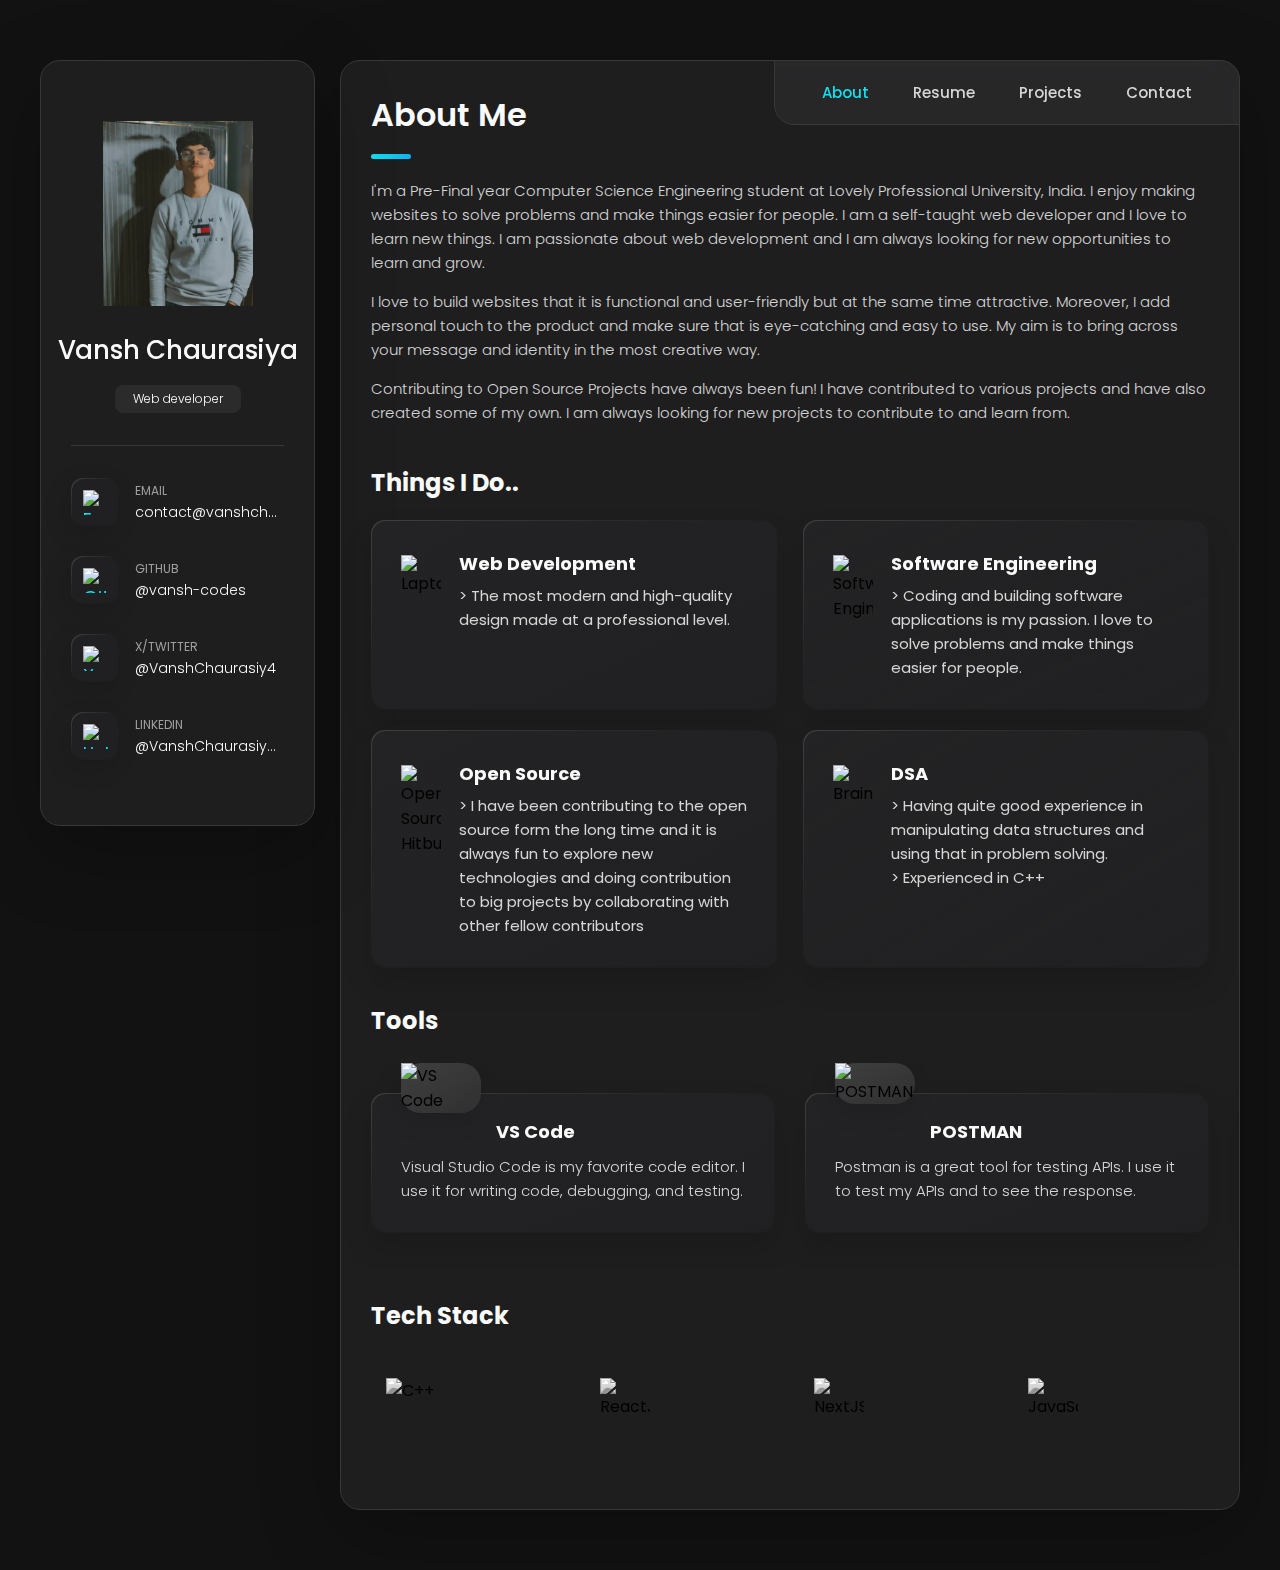
==== commit a5c3036c: "Refactor tooltip functionality and update robots.txt; remove .vscode from .gitignore" ====
--- a/index-non-minified.html
+++ b/index-non-minified.html
@@ -1,1398 +1,832 @@
-<!DOCTYPE html>
-<html lang="en">
+<!doctype html>
+<html lang=en>
 
 <head>
-  <!-- Google tag (gtag.js) -->
-<script async src="https://www.googletagmanager.com/gtag/js?id=G-TPEFS9DG4G"></script>
-<script>
-  window.dataLayer = window.dataLayer || [];
-  function gtag(){dataLayer.push(arguments);}
-  gtag('js', new Date());
-
-  gtag('config', 'G-TPEFS9DG4G');
+  <script async src="https://www.googletagmanager.com/gtag/js?id=G-TPEFS9DG4G"></script>
+  <script>function gtag() { dataLayer.push(arguments) } window.dataLayer = window.dataLayer || [], gtag("js", new Date), gtag("config", "G-TPEFS9DG4G")</script>
+  <script type=application/ld+json>
+  {
+    "@context": "https://schema.org/",
+    "@type": "Person",
+    "name": "Vansh Chaurasiya",
+    "url": "https://vanshchaurasiya.me",
+    "image": "https://avatars.githubusercontent.com/u/114163734?v=4",
+    "sameAs": [
+      "https://x.com/VanshChaurasiy4",
+      "https://www.linkedin.com/in/vanshchaurasiya24/",
+      "https://github.com/vansh-codes",
+      "https://vanshchaurasiya.me"
+    ],
+    "jobTitle": "Full Stack Developer Intern",
+    "worksFor": {
+      "@type": "Organization",
+      "name": "MacBease Connections"
+    },
+    "alumniOf": {
+      "@type": "CollegeOrUniversity",
+      "name": "Lovely Professional University",
+      "url": "https://www.lpu.in"
+    },
+    "knowsAbout": [
+      "Web Development",
+      "Full Stack Development",
+      "JavaScript",
+      "TypeScript",
+      "React",
+      "Node.js",
+      "Blockchain"
+    ],
+    "hasOccupation": {
+      "@type": "Occupation",
+      "name": "Full Stack Developer",
+      "estimatedSalary": "8000000 INR",
+      "occupationLocation": "Remote"
+    },
+    "knowsLanguage": [
+      { "@type": "Language", "name": "English" },
+      { "@type": "Language", "name": "Hindi" }
+    ]
+  }
 </script>
-  <!-- End Google Tag Manager -->
-  <script type="application/ld+json">
-    {
-      "@context": "https://schema.org/",
-      "@type": "Person",
-      "name": "Vansh Chaurasiya",
-      "url": "https://vanshchaurasiya.me",
-      "image": "https://avatars.githubusercontent.com/u/114163734?v=4",
-      "sameAs": [
-        "https://x.com/VanshChaurasiy4",
-        "https://www.linkedin.com/in/vanshchaurasiya24/",
-        "https://github.com/vansh-codes",
-        "https://vanshchaurasiya.me"
-      ],
-      "jobTitle": "Full Stack Developer Intern",
-      "worksFor": {
-        "@type": "Organization",
-        "name": "MacBease Connections"
-      },
-      "alumniOf": {
-        "@type": "CollegeOrUniversity",
-        "name": "Lovely Professional University",
-        "url": "https://www.lpu.in"
-      },
-      "knowsAbout": [
-        "Web Development",
-        "Full Stack Development",
-        "JavaScript",
-        "TypeScript",
-        "React",
-        "Node.js",
-        "Blockchain"
-      ],
-      "hasOccupation": {
-        "@type": "Occupation",
-        "name": "Full Stack Developer",
-        "estimatedSalary": "8000000 INR",
-        "occupationLocation": "Remote"
-      },
-      "knowsLanguage": [
-        { "@type": "Language", "name": "English" },
-        { "@type": "Language", "name": "Hindi" }
-      ]
-    }
-    </script>
-    <script type="application/ld+json">
-      {
-        "@context": "https://schema.org",
-        "@type": "WebSite",
-        "name": "Vansh Chaurasiya",
-        "url": "https://vanshchaurasiya.me",
-      }
-    </script>
-    <script type="application/ld+json">
-      {
-        "@context": "https://schema.org",
-        "@type": "ContactPage",
-        "name": "Contact Vansh Chaurasiya",
-        "url": "https://linkedin.com/in/vanshchaurasiya24",
-        "about": "Reach out to Vansh Chaurasiya for collaboration and opportunities."
-      }
-    </script>          
-  <meta charset="UTF-8" />
-  <meta http-equiv="X-UA-Compatible" content="IE=edge" />
-  <meta name="viewport" content="width=device-width, initial-scale=1.0" />
-  <meta http-equiv="Content-Type" content="text/html; charset=utf-8">
-  <meta name="title" content="Vansh Chaurasiya - Web Developer & Software Engineer">
-  <meta name="description" 
-  content="Vansh Chaurasiya is a passionate Web Developer and Software Engineer currently pursuing a B.Tech in Computer Science. Skilled in modern web technologies, open-source contributions, and developing efficient, user-centric solutions.">
-  <meta name="keywords"
-      content="Vansh Chaurasita, vansh codes, Vansh Chaurasiya portfolio,
-      single page profile, Cosmic Chronicles, Cosmic Blast, Sudoku Visualizer, Open Source Contributor,React.js developer, Next.js developer, open-source projects, JavaScript developer, front-end developer, developer portfolio, coding projects, web applications">
-  <meta name="robots" content="index, follow">
-  <meta name="author" content="Vansh Chaurasiya">
-  <meta property="og:type" content="website" />
-  <meta property="og:url" content="https://vanshchaurasiya.me" />
-  <meta property="og:title" content="Vansh Chaurasiya - Web Developer & Software Engineer" />
-  <meta property="og:description" content="Vansh Chaurasiya is a passionate Web Developer and Software Engineer currently pursuing a B.Tech in Computer Science. Skilled in modern web technologies and open-source contributions" />
-  <meta property="og:image" content="https://vanshchaurasiya.me/assets/images/profile.webp" />
-
-  <meta name="twitter:card" content="summary_large_image">
-  <meta name="twitter:url" content="https://vanshchaurasiya.me" />
-  <meta name="twitter:title" content="Vansh Chaurasiya - Web Developer & Software Engineer" />
-  <meta name="twitter:description" content="Explore the projects and contributions of Vansh Chaurasiya, a Web Developer & Software Engineer passionate about creating efficient and user-friendly web applications." />
-  <meta name="twitter:image" content="https://vanshchaurasiya.me/assets/images/profile.webp" />
-  <meta name="language" content="English">
+  <script type=application/ld+json>
+  {
+    "@context": "https://schema.org",
+    "@type": "WebSite",
+    "name": "Vansh Chaurasiya",
+    "url": "https://vanshchaurasiya.me",
+    "image": "https://vanshchaurasiya.me/assets/images/profile.webp"
+  }
+</script>
+  <script type=application/ld+json>
+  {
+    "@context": "https://schema.org",
+    "@type": "ContactPage",
+    "name": "Contact Vansh Chaurasiya",
+    "url": "https://linkedin.com/in/vanshchaurasiya24",
+    "about": "Reach out to Vansh Chaurasiya for collaboration and opportunities."
+  }
+</script>
+  <meta charset=UTF-8>
+  <meta http-equiv=X-UA-Compatible content="IE=edge">
+  <meta name=viewport content="width=device-width,initial-scale=1">
+  <meta http-equiv=Content-Type content="text/html; charset=utf-8">
+  <meta name=title content="Vansh Chaurasiya - Web Developer & Software Engineer">
+  <meta name=description
+    content="Vansh Chaurasiya is a passionate Web Developer and Software Engineer currently pursuing a B.Tech in Computer Science. Skilled in modern web technologies, open-source contributions, and developing efficient, user-centric solutions.">
+  <meta name=keywords
+    content="Vansh Chaurasita, vansh codes, Vansh Chaurasiya portfolio,
+single page profile, Cosmic Chronicles, Cosmic Blast, Sudoku Visualizer, Open Source Contributor,React.js developer, Next.js developer, open-source projects, JavaScript developer, front-end developer, developer portfolio, coding projects, web applications">
+  <meta name=robots content="index, follow">
+  <meta name=author content="Vansh Chaurasiya">
+  <meta name="creator" content="Vansh Chaurasiya" />
+  <meta name="msapplication-config" content="/browserconfig.xml">
+  <meta name="application-name" content="Vansh Chaurasiya" />
+  <meta property=og:type content=website>
+  <meta property="og:site_name" content="Vansh Chaurasiya" />
+  <meta property=og:url content=https://vanshchaurasiya.me>
+  <meta property=og:title content="Vansh Chaurasiya - Web Developer & Software Engineer">
+  <meta property=og:description
+    content="Vansh Chaurasiya is a passionate Web Developer and Software Engineer currently pursuing a B.Tech in Computer Science. Skilled in modern web technologies and open-source contributions">
+  <meta property=og:image content=https://vanshchaurasiya.me/assets/images/profile.webp>
+  <meta property="og:image:alt" content="Vansh Chaurasiya Profile" />
+  <meta property="og:image:secure_url" content="https://vanshchaurasiya.me/assets/images/profile.webp" />
+  <meta name=twitter:card content=summary_large_image>
+  <meta name=twitter:url content=https://vanshchaurasiya.me>
+  <meta name=twitter:title content="Vansh Chaurasiya - Web Developer & Software Engineer">
+  <meta name=twitter:description
+    content="Explore the projects and contributions of Vansh Chaurasiya, a Web Developer & Software Engineer passionate about creating efficient and user-friendly web applications.">
+  <meta name=twitter:image content=https://vanshchaurasiya.me/assets/images/profile.webp>
+  <meta name=language content=English>
   <title>Vansh Chaurasiya</title>
-
-  <link
-      rel="shortcut icon"
-      href="./assets/images/favicon.ico"
-      type="image/x-icon"
-  />
-
-  <!--
-- custom css link
--->
-  <link rel="stylesheet" href="./assets/css/style.min.css" />
-
-  <!--
-- google font link
--->
-  <link rel="preconnect" href="https://fonts.googleapis.com" />
-  <link rel="preconnect" href="https://fonts.gstatic.com" crossorigin />
-  <link
-      href="https://fonts.googleapis.com/css2?family=Poppins:wght@300;400;500;600&display=swap"
-      rel="stylesheet"
-  />
+  <link rel="icon" href="./assets/images/favicon.ico" type="image/x-icon">
+  <link rel="icon" href="./assets/images/favicon-32x32.png" type="image/png">
+  <link rel="shortcut icon" href=./assets/images/favicon.ico type=image/x-icon>
+  <link rel="icon" type="image/png" sizes="192x192" href="./assets/images/android-icon-192x192.png">
+  <link rel="icon" type="image/png" sizes="32x32" href="./assets/images/favicon-32x32.png">
+  <link rel="icon" type="image/png" sizes="96x96" href="./assets/images/favicon-96x96.png">
+  <link rel="icon" type="image/png" sizes="16x16" href="./assets/images/favicon-16x16.png">
+  <link rel="apple-touch-icon" sizes="57x57" href="./assets/images/apple-icon-57x57.png">
+  <link rel="apple-touch-icon" sizes="60x60" href="./assets/images/apple-icon-60x60.png">
+  <link rel="apple-touch-icon" sizes="72x72" href="./assets/images/apple-icon-72x72.png">
+  <link rel="apple-touch-icon" sizes="76x76" href="./assets/images/apple-icon-76x76.png">
+  <link rel="apple-touch-icon" sizes="114x114" href="./assets/images/apple-icon-114x114.png">
+  <link rel="apple-touch-icon" sizes="120x120" href="./assets/images/apple-icon-120x120.png">
+  <link rel="apple-touch-icon" sizes="144x144" href="./assets/images/apple-icon-144x144.png">
+  <link rel="apple-touch-icon" sizes="152x152" href="./assets/images/apple-icon-152x152.png">
+  <link rel="apple-touch-icon" sizes="180x180" href="./assets/images/apple-icon-180x180.png">
+  <link rel=stylesheet href=./assets/css/style.min.css>
+  <link rel="canonical" href="https://vanshchaurasiya.me" />
+  <link rel=preconnect href=https://fonts.googleapis.com>
+  <link rel=preconnect href=https://fonts.gstatic.com crossorigin>
+  <link href="https://fonts.googleapis.com/css2?family=Poppins:wght@300;400;500;600&display=swap" rel=stylesheet>
 </head>
 
 <body>
-
-  <!--
-    - #MAIN
-  -->
-
   <main>
-
-    <!--
-      - #SIDEBAR
-    -->
-
-    <aside class="sidebar" data-sidebar>
-
-      <div class="sidebar-info">
-
-        <figure class="avatar-box">
-          <img src="./assets/images/profile.webp" alt="Vansh Chaurasiya" width="80">
+    <aside class=sidebar data-sidebar>
+      <div class=sidebar-info>
+        <figure class=avatar-box>
+          <img src=./assets/images/profile.webp alt="Vansh Chaurasiya" width=80>
         </figure>
-
-        <div class="info-content">
-          <h1 class="name" title="Vansh Chaurasiya">Vansh Chaurasiya</h1>
-
-          <p class="title">Web developer | Open Source</p>
+        <div class=info-content>
+          <h1 class=name title="Vansh Chaurasiya">Vansh Chaurasiya</h1>
+          <p class=title>Web developer</p>
         </div>
-
-        <button class="info_more-btn" data-sidebar-btn>
+        <button class=info_more-btn data-sidebar-btn>
           <span>Show Contacts</span>
-
-          <ion-icon name="chevron-down"></ion-icon>
+          <ion-icon name=chevron-down></ion-icon>
         </button>
-
       </div>
-
-      <div class="sidebar-info_more">
-
-        <div class="separator"></div>
-
-        <ul class="contacts-list">
-
-          <li class="contact-item">
-
-            <div class="icon-box">
-                <img src="https://simpleicons.vercel.app/gmail/ffe" alt="E-Mail" width="25" height="25" />
-            </div>
-
-            <div class="contact-info">
-              <p class="contact-title">Email</p>
-
-              <a href="mailto:contact@vanshchaurasiya.me" class="contact-link" >contact@vanshchaurasiya.me</a>
-            </div>
-
-          </li>
-
-          <li class="contact-item">
-
-            <div class="icon-box">
-                <img src="https://simpleicons.vercel.app/github/ffe" alt="GitHub" width="25" height="25"></img>
-            </div>
-
-            <div class="contact-info">
-              <p class="contact-title">GitHub</p>
-
-              <a href="https://github.com/vansh-codes" class="contact-link">@vansh-codes</a>
-            </div>
-
-          </li>
-
-          <li class="contact-item">
-
-            <div class="icon-box">
-                <img src="https://simpleicons.vercel.app/x/ffe" alt="X-Twitter" width="25" height="25"></img>
-            </div>
-
-            <div class="contact-info">
-              <p class="contact-title">X/Twitter</p>
-
-              <a href="https://x.com/VanshChaurasiy4" class="contact-link">@VanshChaurasiy4</a>
-            </div>
-
-          </li>
-
-          <li class="contact-item">
-
-            <div class="icon-box">
-                <img src="https://simpleicons.vercel.app/linkedin/ffe" alt="LinkedIn" width="25" height="25"></img>
-            </div>
-
-            <div class="contact-info">
-              <p class="contact-title">LinkedIn</p>
-
-              <a href="https://linkedin.com/in/vanshchaurasiya24" class="contact-link">@VanshChaurasiya24</a>
-            </div>
-
-          </li>
-
+      <div class=sidebar-info_more>
+        <div class=separator></div>
+        <ul class=contacts-list>
+          <li class=contact-item>
+            <div class=icon-box>
+              <img src=https://simpleicons.vercel.app/gmail/ffe alt="E-Mail" width=25 height=25>
+            </div>
+            <div class=contact-info>
+              <p class=contact-title>Email</p>
+              <a href=mailto:contact@vanshchaurasiya.me?body=Hello%20Vansh%21
+                class=contact-link>contact@vanshchaurasiya.me</a>
+            </div>
+          </li>
+          <li class=contact-item>
+            <div class=icon-box>
+              <img src=https://simpleicons.vercel.app/github/ffe alt=GitHub width=25 height=25>
+            </div>
+            <div class=contact-info>
+              <p class=contact-title>GitHub</p>
+              <a href=https://github.com/vansh-codes class=contact-link>@vansh-codes</a>
+            </div>
+          </li>
+          <li class=contact-item>
+            <div class=icon-box>
+              <img src=https://simpleicons.vercel.app/x/ffe alt=X-Twitter width=25 height=25>
+            </div>
+            <div class=contact-info>
+              <p class=contact-title>X/Twitter</p>
+              <a href=https://x.com/VanshChaurasiy4 class=contact-link>@VanshChaurasiy4</a>
+            </div>
+          </li>
+          <li class=contact-item>
+            <div class=icon-box>
+              <img src=https://simpleicons.vercel.app/linkedin/ffe alt=LinkedIn width=25 height=25>
+            </div>
+            <div class=contact-info>
+              <p class=contact-title>LinkedIn</p>
+              <a href=https://linkedin.com/in/vanshchaurasiya24 class=contact-link>@VanshChaurasiya24</a>
+            </div>
+          </li>
         </ul>
-
-        <div class="separator"></div>
-
-        <ul class="social-list">
-
-          <li class="social-item">
-            <a href="https://x.com/VanshChaurasiy4" class="social-link">
-                <ion-icon name="logo-twitter"></ion-icon>
+        <div class=separator></div>
+        <ul class=social-list>
+          <li class=social-item>
+            <a href=https://x.com/VanshChaurasiy4 class=social-link>
+              <ion-icon name=logo-twitter></ion-icon>
             </a>
           </li>
-
-          <li class="social-item">
-            <a href="https://linkedin.com/in/vanshchaurasiya24" class="social-link">
-                <ion-icon name="logo-linkedin"></ion-icon>
+          <li class=social-item>
+            <a href=https://linkedin.com/in/vanshchaurasiya24 class=social-link>
+              <ion-icon name=logo-linkedin></ion-icon>
             </a>
           </li>
-
-          <li class="social-item">
-            <a href="https://topmate.io/vansh_chaurasiya/" class="social-link">
-              <ion-icon name="logo-tumblr"></ion-icon>
+          <li class=social-item>
+            <a href=https://topmate.io/vansh_chaurasiya/ class=social-link>
+              <ion-icon name=logo-tumblr></ion-icon>
             </a>
           </li>
-
         </ul>
-
       </div>
-
     </aside>
-
-
-    <!--
-      - #main-content
-    -->
-
-    <div class="main-content">
-
-      <!--
-        - #NAVBAR
-      -->
-
-      <nav class="navbar">
-
-        <ul class="navbar-list">
-
-          <li class="navbar-item">
-            <button class="navbar-link  active" data-nav-link>About</button>
-          </li>
-
-          <li class="navbar-item">
-            <button class="navbar-link" data-nav-link>Resume</button>
-          </li>
-
-          <li class="navbar-item">
-            <button class="navbar-link" data-nav-link>Projects</button>
-          </li>
-
-          <!-- <li class="navbar-item">
-            <button class="navbar-link" data-nav-link>Blog</button>
-          </li> -->
-
-          <li class="navbar-item">
-            <button class="navbar-link" data-nav-link>Contact</button>
-          </li>
-
+    <div class=main-content>
+      <nav class=navbar>
+        <ul class=navbar-list>
+          <li class=navbar-item>
+            <button class="navbar-link active" data-nav-link>About</button>
+          </li>
+          <li class=navbar-item>
+            <button class=navbar-link data-nav-link>Resume</button>
+          </li>
+          <li class=navbar-item>
+            <button class=navbar-link data-nav-link>Projects</button>
+          </li>
+          <li class=navbar-item>
+            <button class=navbar-link data-nav-link>Contact</button>
+          </li>
         </ul>
-
       </nav>
-
-      <!--
-        - #ABOUT
-      -->
-
-      <article class="about  active" data-page="about">
-
+      <article class="about active" data-page=about>
         <header>
           <h2 class="h2 article-title">About me</h2>
         </header>
-
-        <section class="about-text">
+        <section class=about-text>
           <p>
-            I'm a Pre-Final year Computer Science Engineering student at Lovely Professional University, India. I enjoy making websites to solve problems and make things easier for people. I am a self-taught web developer and I love to learn new things. I am passionate about web development and I am always looking for new opportunities to learn and grow.
+            I'm a Pre-Final year Computer Science Engineering student at Lovely Professional University, India. I enjoy
+            making websites to solve problems and make things easier for people. I am a self-taught web developer and I
+            love to learn new things. I am passionate about web development and I am always looking for new
+            opportunities to learn and grow.
           </p>
-
           <p>
-            I love to build websites that it is
-            functional and user-friendly but at the same time
-            attractive. Moreover, I add personal touch to the
-            product and make sure that is eye-catching and easy
-            to use. My aim is to bring across your message and
-            identity in the most creative way.
+            I love to build websites that it is functional and user-friendly but at the same time attractive. Moreover,
+            I add personal touch to the product and make sure that is eye-catching and easy to use. My aim is to bring
+            across your message and identity in the most creative way.
           </p>
-
           <p>
-            Contributing to Open Source Projects have always been fun! I have contributed to various projects and have also created some of my own. I am always looking for new projects to contribute to and learn from.
+            Contributing to Open Source Projects have always been fun! I have contributed to various projects and have
+            also created some of my own. I am always looking for new projects to contribute to and learn from.
           </p>
         </section>
-
-
-        <!--
-          - service
-        -->
-
-        <section class="service">
-
+        <section class=service>
           <h3 class="h3 service-title">Things I do..</h3>
-
-          <ul class="service-list">
-
-            <li class="service-item">
-
-              <div class="service-icon-box">
+          <ul class=service-list>
+            <li class=service-item>
+              <div class=service-icon-box>
                 <img
-                src="https://raw.githubusercontent.com/Tarikul-Islam-Anik/Animated-Fluent-Emojis/master/Emojis/Objects/Laptop.png"
-                alt="Laptop" width="40" />
-              </div>
-
-              <div class="service-content-box">
+                  src=https://raw.githubusercontent.com/Tarikul-Islam-Anik/Animated-Fluent-Emojis/master/Emojis/Objects/Laptop.png
+                  alt=Laptop width=40>
+              </div>
+              <div class=service-content-box>
                 <h4 class="h4 service-item-title">Web Development</h4>
-
-                <p class="service-item-text">
-                    > The most modern and high-quality design
-                    made at a professional level.
+                <p class=service-item-text>
+                  > The most modern and high-quality design made at a professional level.
                 </p>
               </div>
-
-            </li>
-
-            <li class="service-item">
-
-              <div class="service-icon-box">
-                <img src="https://raw.githubusercontent.com/Tarikul-Islam-Anik/Animated-Fluent-Emojis/master/Emojis/People%20with%20professions/Man%20Technologist%20Medium%20Skin%20Tone.png" alt="Software Engineering" width="40" />
-              </div>
-
-              <div class="service-content-box">
+            </li>
+            <li class=service-item>
+              <div class=service-icon-box>
+                <img
+                  src=https://raw.githubusercontent.com/Tarikul-Islam-Anik/Animated-Fluent-Emojis/master/Emojis/People%20with%20professions/Man%20Technologist%20Medium%20Skin%20Tone.png
+                  alt="Software Engineering" width=40>
+              </div>
+              <div class=service-content-box>
                 <h4 class="h4 service-item-title">Software Engineering</h4>
-
-                <p class="service-item-text">
-                  > Coding and building software applications is my passion. I love to solve problems and make things easier for people.
+                <p class=service-item-text>
+                  > Coding and building software applications is my passion. I love to solve problems and make things
+                  easier for people.
                 </p>
               </div>
-
-            </li>
-
-            <li class="service-item">
-
-              <div class="service-icon-box">
-                <img src="https://raw.githubusercontent.com/Tarikul-Islam-Anik/Animated-Fluent-Emojis/master/Emojis/Activities/Bullseye.png" alt="Open Source Hitbullseye" width="40" />
-              </div>
-
-              <div class="service-content-box">
+            </li>
+            <li class=service-item>
+              <div class=service-icon-box>
+                <img
+                  src=https://raw.githubusercontent.com/Tarikul-Islam-Anik/Animated-Fluent-Emojis/master/Emojis/Activities/Bullseye.png
+                  alt="Open Source Hitbullseye" width=40>
+              </div>
+              <div class=service-content-box>
                 <h4 class="h4 service-item-title">Open Source</h4>
-
-                <p class="service-item-text">
-                    > I have been contributing to the open source form the long time and it is always fun to explore new technologies and doing contribution to big projects by collaborating with other fellow contributors
+                <p class=service-item-text>
+                  > I have been contributing to the open source form the long time and it is always fun to explore new
+                  technologies and doing contribution to big projects by collaborating with other fellow contributors
                 </p>
               </div>
-
-            </li>
-
-            <li class="service-item">
-
-              <div class="service-icon-box">
-                <img src="https://raw.githubusercontent.com/Tarikul-Islam-Anik/Animated-Fluent-Emojis/master/Emojis/Hand%20gestures/Brain.png" alt="Brain" width="40" />
-              </div>
-
-              <div class="service-content-box">
+            </li>
+            <li class=service-item>
+              <div class=service-icon-box>
+                <img
+                  src=https://raw.githubusercontent.com/Tarikul-Islam-Anik/Animated-Fluent-Emojis/master/Emojis/Hand%20gestures/Brain.png
+                  alt=Brain width=40>
+              </div>
+              <div class=service-content-box>
                 <h4 class="h4 service-item-title">DSA</h4>
-
-                <p class="service-item-text">
-                    > Having quite good experience in manipulating data structures and using that in problem solving. <br/>
-                    > Experienced in C++
+                <p class=service-item-text>
+                  > Having quite good experience in manipulating data structures and using that in problem solving. <br>
+                  > Experienced in C++
                 </p>
               </div>
-
-            </li>
-
+            </li>
           </ul>
-
         </section>
-
-
-        <!--
-          - testimonials
-        -->
-
-        <section class="testimonials">
-
+        <section class=testimonials>
           <h3 class="h3 testimonials-title">Tools</h3>
-
           <ul class="testimonials-list has-scrollbar">
-            
-            <li class="testimonials-item">
-              <div class="content-card" data-testimonials-item>
-                
-                <figure class="testimonials-avatar-box">
-                  <img src="./assets/images/vs-code.svg" alt="VS Code" width="60" data-testimonials-avatar>
-                </figure>
-                
+            <li class=testimonials-item>
+              <div class=content-card data-testimonials-item>
+                <figure class=testimonials-avatar-box>
+                  <img src=./assets/images/vs-code.svg alt="VS Code" width=60 data-testimonials-avatar>
+                </figure>
                 <h4 class="h4 testimonials-item-title" data-testimonials-title>VS Code</h4>
-                
-                <div class="testimonials-text" data-testimonials-text>
+                <div class=testimonials-text data-testimonials-text>
                   <p>
                     Visual Studio Code is my favorite code editor. I use it for writing code, debugging, and testing.
                   </p>
                 </div>
-                
-              </div>
-            </li>
-            
-            <li class="testimonials-item">
-              <div class="content-card" data-testimonials-item>
-
-                <figure class="testimonials-avatar-box">
-                  <img src="./assets/images/postman-icon.svg" alt="POSTMAN" width="60" data-testimonials-avatar>
-                </figure>
-                
+              </div>
+            </li>
+            <li class=testimonials-item>
+              <div class=content-card data-testimonials-item>
+                <figure class=testimonials-avatar-box>
+                  <img src=./assets/images/postman-icon.svg alt=POSTMAN width=60 data-testimonials-avatar>
+                </figure>
                 <h4 class="h4 testimonials-item-title" data-testimonials-title>POSTMAN</h4>
-                
-                <div class="testimonials-text" data-testimonials-text>
+                <div class=testimonials-text data-testimonials-text>
                   <p>
                     Postman is a great tool for testing APIs. I use it to test my APIs and to see the response.
                   </p>
                 </div>
-
-              </div>
-            </li>
-
-            <li class="testimonials-item">
-              <div class="content-card" data-testimonials-item>
-
-                <figure class="testimonials-avatar-box">
-                  <img src="./assets/images/github.svg" alt="Github" width="60" data-testimonials-avatar>
-                </figure>
-
+              </div>
+            </li>
+            <li class=testimonials-item>
+              <div class=content-card data-testimonials-item>
+                <figure class=testimonials-avatar-box>
+                  <img src=./assets/images/github.svg alt=Github width=60 data-testimonials-avatar>
+                </figure>
                 <h4 class="h4 testimonials-item-title" data-testimonials-title>GitHub</h4>
-
-                <div class="testimonials-text" data-testimonials-text>
+                <div class=testimonials-text data-testimonials-text>
                   <p>
                     I use GitHub for version control and to collaborate with other developers.
                   </p>
                 </div>
-
-              </div>
-            </li>
-
-            <li class="testimonials-item">
-              <div class="content-card" data-testimonials-item>
-
-                <figure class="testimonials-avatar-box">
-                  <img src="./assets/images/git.svg" alt="Git" width="60" data-testimonials-avatar>
-                </figure>
-
+              </div>
+            </li>
+            <li class=testimonials-item>
+              <div class=content-card data-testimonials-item>
+                <figure class=testimonials-avatar-box>
+                  <img src=./assets/images/git.svg alt=Git width=60 data-testimonials-avatar>
+                </figure>
                 <h4 class="h4 testimonials-item-title" data-testimonials-title>Git</h4>
-
-                <div class="testimonials-text" data-testimonials-text>
+                <div class=testimonials-text data-testimonials-text>
                   <p>
-                    Git is a distributed version control system. I use it to track changes in the source code during software development.
-                    It proves to be very useful when working in a team.
+                    Git is a distributed version control system. I use it to track changes in the source code during
+                    software development. It proves to be very useful when working in a team.
                   </p>
                 </div>
-
-              </div>
-            </li>
-
-            <li class="testimonials-item">
-              <div class="content-card" data-testimonials-item>
-
-                <figure class="testimonials-avatar-box">
-                  <img src="./assets/images/markdown.svg" alt="Markdown" width="60" data-testimonials-avatar>
-                </figure>
-
+              </div>
+            </li>
+            <li class=testimonials-item>
+              <div class=content-card data-testimonials-item>
+                <figure class=testimonials-avatar-box>
+                  <img src=./assets/images/markdown.svg alt=Markdown width=60 data-testimonials-avatar>
+                </figure>
                 <h4 class="h4 testimonials-item-title" data-testimonials-title>Markdown</h4>
-
-                <div class="testimonials-text" data-testimonials-text>
+                <div class=testimonials-text data-testimonials-text>
                   <p>
-                    Markdown is a lightweight markup language with plain-text-formatting syntax. I use it to write documentation and README files. It is easy to write and easy to read. Markdown is a great way to write documentation.
+                    Markdown is a lightweight markup language with plain-text-formatting syntax. I use it to write
+                    documentation and README files. It is easy to write and easy to read. Markdown is a great way to
+                    write documentation.
                   </p>
                 </div>
-
-              </div>
-            </li>
-
-            <li class="testimonials-item">
-              <div class="content-card" data-testimonials-item>
-
-                <figure class="testimonials-avatar-box">
-                  <img src="./assets/images/linux.svg" alt="Linux" width="60" data-testimonials-avatar>
-                </figure>
-
+              </div>
+            </li>
+            <li class=testimonials-item>
+              <div class=content-card data-testimonials-item>
+                <figure class=testimonials-avatar-box>
+                  <img src=./assets/images/linux.svg alt=Linux width=60 data-testimonials-avatar>
+                </figure>
                 <h4 class="h4 testimonials-item-title" data-testimonials-title>Linux</h4>
-
-                <div class="testimonials-text" data-testimonials-text>
+                <div class=testimonials-text data-testimonials-text>
                   <p>
-                    Sometimes I use Linux as my operating system. It is open-source and free. Linux is very stable and secure. It is great for programming and development.
+                    Sometimes I use Linux as my operating system. It is open-source and free. Linux is very stable and
+                    secure. It is great for programming and development.
                   </p>
                 </div>
-
-              </div>
-            </li>
-
+              </div>
+            </li>
           </ul>
-
         </section>
-
-
-        <!--
-          - testimonials modal
-        -->
-
-        <div class="modal-container" data-modal-container>
-
-          <div class="overlay" data-overlay></div>
-
-          <section class="testimonials-modal">
-
-            <button class="modal-close-btn" data-modal-close-btn>
-              <ion-icon name="close-outline"></ion-icon>
+        <div class=modal-container data-modal-container>
+          <div class=overlay data-overlay></div>
+          <section class=testimonials-modal>
+            <button class=modal-close-btn data-modal-close-btn>
+              <ion-icon name=close-outline></ion-icon>
             </button>
-
-            <div class="modal-img-wrapper">
-              <figure class="modal-avatar-box">
-                <img src="./assets/images/github.svg" alt="GitHub" width="80" data-modal-img>
+            <div class=modal-img-wrapper>
+              <figure class=modal-avatar-box>
+                <img src=./assets/images/github.svg alt=GitHub width=80 data-modal-img>
               </figure>
             </div>
-
-            <div class="modal-content">
-
+            <div class=modal-content>
               <h4 class="h3 modal-title" data-modal-title>GitHub</h4>
-
               <div data-modal-text>
                 <p>
-                    I use GitHub for version control and to collaborate with other developers.
+                  I use GitHub for version control and to collaborate with other developers.
                 </p>
               </div>
-
-            </div>
-
+            </div>
           </section>
-
         </div>
-
-
-        <!--
-          - clients
-        -->
-
-        <section class="clients">
-
+        <section class=clients>
           <h3 class="h3 clients-title">Tech Stack</h3>
-
           <ul class="clients-list has-scrollbar">
-
-            <li class="clients-item">
-              <div style="width: 50px;">
-                <img src="https://simpleicons.vercel.app/cplusplus/fff" alt="C++">
-              </div>
-            </li>
-            <li class="clients-item">
-              <div style="width: 50px;">
-                <img src="https://simpleicons.vercel.app/react/fff" alt="ReactJS" />
-              </div>
-            </li>
-            <li class="clients-item">
-              <div style="width: 50px;">
-                <img src="https://simpleicons.vercel.app/nextdotjs/fff" alt="NextJS" />
-              </div>
-            </li>
-            <li class="clients-item">
-              <div style="width: 50px;">
-                <img src="https://simpleicons.vercel.app/javascript/fff" alt="JavaScript"/>
-              </div>
-            </li>
-            <li class="clients-item">
-              <div style="width: 50px;">
-                <img src="https://simpleicons.vercel.app/python/fff" alt="Python">
-              </div>
-            </li>
-            <li class="clients-item">
-              <div style="width: 50px;">
-                <img src="https://simpleicons.vercel.app/html5/fff" alt="HTML5">
-              </div>
-            </li>
-            <li class="clients-item">
-              <div style="width: 50px;">
-                <img src="https://simpleicons.vercel.app/css3/fff" alt="CSS3" />
-              </div>
-            </li>
-            <li class="clients-item">
-              <div style="width: 50px;">
-                <img src="https://simpleicons.vercel.app/nodedotjs/fff" alt="NodeJS" />
-              </div>
-            </li>
-            <li class="clients-item">
-              <div style="width: 50px;">
-                <img src="https://simpleicons.vercel.app/express/fff" alt="Express" />
-              </div>
-            </li>
-            <li class="clients-item">
-              <div style="width: 50px;">
-                <img src="https://simpleicons.vercel.app/bootstrap/fff" alt="Bootstrap" />
-              </div>
-            </li>
-            <li class="clients-item">
-              <div style="width: 50px;">
-                <img src="https://simpleicons.vercel.app/tailwindcss/fff" alt="TailwindCSS" />
-              </div>
-            </li>
-            <li class="clients-item">
-              <div style="width: 50px;">
-                <img src="https://simpleicons.vercel.app/jquery/fff" alt="JQuery" />
-              </div>
-            </li>
-            <li class="clients-item">
-              <div style="width: 50px;">
-                <img src="https://simpleicons.vercel.app/mongodb/fff" alt="MongoDB" />
-              </div>
-            </li>
-            <li class="clients-item">
-              <div style="width: 50px;">
-                <img src="https://simpleicons.vercel.app/mysql/fff" alt="MySQL" />
-              </div>
-            </li>
-            <li class="clients-item">
-              <div style="width: 50px;">
-                <img src="https://simpleicons.vercel.app/figma/fff" alt="Figma" />
-              </div>
-            </li>
-            <li class="clients-item">
-              <div style="width: 50px;">
-                <img src="https://simpleicons.vercel.app/c/fff" alt="C">
+            <li class=clients-item>
+              <div style=width:50px>
+                <img src=https://simpleicons.vercel.app/cplusplus/fff alt=C++>
+              </div>
+            </li>
+            <li class=clients-item>
+              <div style=width:50px>
+                <img src=https://simpleicons.vercel.app/react/fff alt=ReactJS>
+              </div>
+            </li>
+            <li class=clients-item>
+              <div style=width:50px>
+                <img src=https://simpleicons.vercel.app/nextdotjs/fff alt=NextJS>
+              </div>
+            </li>
+            <li class=clients-item>
+              <div style=width:50px>
+                <img src=https://simpleicons.vercel.app/javascript/fff alt=JavaScript>
+              </div>
+            </li>
+            <li class=clients-item>
+              <div style=width:50px>
+                <img src=https://simpleicons.vercel.app/python/fff alt=Python>
+              </div>
+            </li>
+            <li class=clients-item>
+              <div style=width:50px>
+                <img src=https://simpleicons.vercel.app/html5/fff alt=HTML5>
+              </div>
+            </li>
+            <li class=clients-item>
+              <div style=width:50px>
+                <img src=https://simpleicons.vercel.app/css3/fff alt=CSS3>
+              </div>
+            </li>
+            <li class=clients-item>
+              <div style=width:50px>
+                <img src=https://simpleicons.vercel.app/nodedotjs/fff alt=NodeJS>
+              </div>
+            </li>
+            <li class=clients-item>
+              <div style=width:50px>
+                <img src=https://simpleicons.vercel.app/express/fff alt=Express>
+              </div>
+            </li>
+            <li class=clients-item>
+              <div style=width:50px>
+                <img src=https://simpleicons.vercel.app/bootstrap/fff alt=Bootstrap>
+              </div>
+            </li>
+            <li class=clients-item>
+              <div style=width:50px>
+                <img src=https://simpleicons.vercel.app/tailwindcss/fff alt=TailwindCSS>
+              </div>
+            </li>
+            <li class=clients-item>
+              <div style=width:50px>
+                <img src=https://simpleicons.vercel.app/jquery/fff alt=JQuery>
+              </div>
+            </li>
+            <li class=clients-item>
+              <div style=width:50px>
+                <img src=https://simpleicons.vercel.app/mongodb/fff alt=MongoDB>
+              </div>
+            </li>
+            <li class=clients-item>
+              <div style=width:50px>
+                <img src=https://simpleicons.vercel.app/mysql/fff alt=MySQL>
+              </div>
+            </li>
+            <li class=clients-item>
+              <div style=width:50px>
+                <img src=https://simpleicons.vercel.app/figma/fff alt=Figma>
+              </div>
+            </li>
+            <li class=clients-item>
+              <div style=width:50px>
+                <img src=https://simpleicons.vercel.app/c/fff alt=C>
               </div>
             </li>
           </ul>
-
         </section>
-
       </article>
-
-
-
-
-
-      <!--
-        - #RESUME
-      -->
-
-      <article class="resume" data-page="resume">
-
+      <article class=resume data-page=resume>
         <header>
           <h2 class="h2 article-title">Resume</h2>
         </header>
-
-        <section class="timeline">
-
-          <div class="title-wrapper">
-            <div class="icon-box">
-              <ion-icon name="book-outline"></ion-icon>
-            </div>
-
-            <h3 class="h3">Education</h3>
+        <section class=timeline>
+          <div class=title-wrapper>
+            <div class=icon-box>
+              <ion-icon name=book-outline></ion-icon>
+            </div>
+            <h3 class=h3>Experience</h3>
           </div>
-
-          <ol class="timeline-list">
-
-            <li class="timeline-item">
-
+          <ol class=timeline-list>
+            <li class=timeline-item>
+              <h4 class="h4 timeline-item-title">Coming Soon</h4>
+              <span>xx 2025 - xx 2025 </span>
+              <!-- <p class=timeline-text>
+> Developing and maintaining the official websites <br>
+> Developed efficient RESTful APIs with an average response time of &lt; 400ms <br>
+</p> -->
+            </li>
+            <li class=timeline-item>
+              <h4 class="h4 timeline-item-title">Full Stack Developer Internship, MacBease Connections Private Limited
+              </h4>
+              <span>November 2024 — Present</span>
+              <p class=timeline-text>
+                > Developing and maintaining the official websites <br>
+                > Developed efficient RESTful APIs with an average response time of &lt; 400ms <br>
+              </p>
+            </li>
+            <li class=timeline-item>
+              <h4 class="h4 timeline-item-title">Project Admin, GirlScript Summer Of Code Extended 2024</h4>
+              <span>October 2024 — November 2024</span>
+              <p class=timeline-text>
+                > Managing the project and the contributors <br>
+              </p>
+            </li>
+            <li class=timeline-item>
+              <h4 class="h4 timeline-item-title">Full Stack Web Developer Internship, GirlScript Summer of Code</h4>
+              <span>September 2024 - November 2024</span>
+              <p class=timeline-text>
+                > Developing responsive and user-friendly pages using ReactJS and NextJS <br>
+                > Increased engagement rate by 10% by implementing new features
+              </p>
+            </li>
+            <li class=timeline-item>
+              <h4 class="h4 timeline-item-title">Open Source Contributor, GirlScript Summer Of Code (GSSoC'24)</h4>
+              <span>June 2024 - August 2024</span>
+              <p class=timeline-text>
+                > Ranked 51 out of 2.4k+ active contributors, recognized as Top Contributor<br>
+                > Contributed to more than 10 repositories focusing on both frontend and backend technologies <br>
+                > Implemented new features, fixed bugs and improved the overall performance of the projects <br />
+                > Worked on enhancing the SEO of the websites
+              </p>
+            </li>
+          </ol>
+        </section>
+        <section class=timeline>
+          <div class=title-wrapper>
+            <div class=icon-box>
+              <ion-icon name=book-outline></ion-icon>
+            </div>
+            <h3 class=h3>Education</h3>
+          </div>
+          <ol class=timeline-list>
+            <li class=timeline-item>
               <h4 class="h4 timeline-item-title">Lovely Professional University</h4>
-
               <span>2022-Present</span>
-
-              <p class="timeline-text">
-                B.Tech Computer Science and Engineering <br/>
+              <p class=timeline-text>
+                B.Tech Computer Science and Engineering <br>
                 3rd Year [8.69/10 CGPA]
               </p>
-
-            </li>
-
-            <li class="timeline-item">
-
+            </li>
+            <li class=timeline-item>
               <h4 class="h4 timeline-item-title">Mother Teresa Senior Secondary Co-Ed School</h4>
-
               <span>2020-2022</span>
-
-              <p class="timeline-text">
-                Higher Secondary Education from Bhopal <br/>
+              <p class=timeline-text>
+                Higher Secondary Education from Bhopal <br>
                 CBSE Board [89.2%]
               </p>
-
-            </li>
-
-            <li class="timeline-item">
-
+            </li>
+            <li class=timeline-item>
               <h4 class="h4 timeline-item-title">Secondary Education</h4>
-
               <span>2019-2020</span>
-
-              <p class="timeline-text">
-                from Maharashtra Secondary School<br/>
+              <p class=timeline-text>
+                from Maharashtra Secondary School<br>
                 Maharashtra Board [91.8%]
               </p>
-
-            </li>
-
+            </li>
           </ol>
-
         </section>
-
-        <section class="timeline">
-
-          <div class="title-wrapper">
-            <div class="icon-box">
-              <ion-icon name="book-outline"></ion-icon>
-            </div>
-
-            <h3 class="h3">Experience</h3>
-          </div>
-
-          <ol class="timeline-list">
-
-            <li class="timeline-item">
-
-              <h4 class="h4 timeline-item-title">Full Stack Developer Internship, MacBease Connections Private Limited</h4>
-
-              <span>November 2024 — Present</span>
-
-              <p class="timeline-text">
-                > Developing and maintaining the official websites <br/>
-                > Developed efficient RESTful APIs with an average response time of &lt; 400ms <br />
-              </p>
-
-            </li>
-
-            <li class="timeline-item">
-
-              <h4 class="h4 timeline-item-title">Project Admin, GirlScript Summer Of Code Extended 2024</h4>
-
-              <span>October 2024 — November 2024</span>
-
-              <p class="timeline-text">
-                > Managing the project and the contributors <br/>
-              </p>
-
-            </li>
-
-            <li class="timeline-item">
-
-              <h4 class="h4 timeline-item-title">Full Stack Web Developer Internship, GirlScript Summer of Code</h4>
-
-              <span>September 2024 - November 2024</span>
-
-              <p class="timeline-text">
-                > Developing responsive and user-friendly pages using ReactJS and NextJS <br/>
-                > Increased engagement rate by 10% by implementing new features
-              </p>
-
-            </li>
-
-            <li class="timeline-item">
-
-              <h4 class="h4 timeline-item-title">Open Source Contributor, GirlScript Summer Of Code (GSSoC'24)</h4>
-
-              <span>June 2024 - August 2024</span>
-
-              <p class="timeline-text">
-                > Ranked 51 out of 2.4k+ active contributors, recognized as Top Contributor<br/>
-                > Contributed to more than 10 repositories focusing on both frontend and backend technologies <br/>
-                > Implemented new features, fixed bugs and improved the overall performance of the projects
-                > Worked on enhancing the SEO of the websites
-              </p>
-
-            </li>
-
-          </ol>
-
-        </section>
-
-        <!-- <section class="skill">
-
-          <h3 class="h3 skills-title">My skills</h3>
-
-          <ul class="skills-list content-card">
-
-            <li class="skills-item">
-
-              <div class="title-wrapper">
-                <h5 class="h5">Web Development</h5>
-                <data value="80">80%</data>
-              </div>
-
-              <div class="skill-progress-bg">
-                <div class="skill-progress-fill" style="width: 80%;"></div>
-              </div>
-
-            </li>
-
-            <li class="skills-item">
-
-              <div class="title-wrapper">
-                <h5 class="h5">DSA</h5>
-                <data value="65">65%</data>
-              </div>
-
-              <div class="skill-progress-bg">
-                <div class="skill-progress-fill" style="width: 70%;"></div>
-              </div>
-
-            </li>
-
-            <li class="skills-item">
-
-              <div class="title-wrapper">
-                <h5 class="h5">OOPS</h5>
-                <data value="80">80%</data>
-              </div>
-
-              <div class="skill-progress-bg">
-                <div class="skill-progress-fill" style="width: 90%;"></div>
-              </div>
-
-            </li>
-
-            <li class="skills-item">
-
-              <div class="title-wrapper">
-                <h5 class="h5">WordPress</h5>
-                <data value="50">50%</data>
-              </div>
-
-              <div class="skill-progress-bg">
-                <div class="skill-progress-fill" style="width: 50%;"></div>
-              </div>
-
-            </li>
-
-          </ul>
-
-        </section> -->
-
       </article>
-
-
-
-
-
-      <!--
-        - #PORTFOLIO
-      -->
-
-      <article class="portfolio" data-page="projects">
-
+      <article class=portfolio data-page=projects>
         <header>
           <h2 class="h2 article-title">Project</h2>
         </header>
-
-        <section class="projects">
-
-          <ul class="filter-list">
-
-            <li class="filter-item">
-              <button class="active" data-filter-btn>All</button>
-            </li>
-
-            <li class="filter-item">
+        <section class=projects>
+          <ul class=filter-list>
+            <li class=filter-item>
+              <button class=active data-filter-btn>All</button>
+            </li>
+            <li class=filter-item>
               <button data-filter-btn>Web Development</button>
             </li>
-
-            <li class="filter-item">
+            <li class=filter-item>
               <button data-filter-btn>Browser Extensions</button>
             </li>
-
-            <li class="filter-item">
+            <li class=filter-item>
               <button data-filter-btn>Coding</button>
             </li>
-
           </ul>
-
-          <div class="filter-select-box">
-
-            <button class="filter-select" data-select>
-
-              <div class="select-value" data-selecct-value>Select category</div>
-
-              <div class="select-icon">
-                <ion-icon name="chevron-down"></ion-icon>
-              </div>
-
+          <div class=filter-select-box>
+            <button class=filter-select data-select>
+              <div class=select-value data-selecct-value>Select category</div>
+              <div class=select-icon>
+                <ion-icon name=chevron-down></ion-icon>
+              </div>
             </button>
-
-            <ul class="select-list">
-
-              <li class="select-item">
+            <ul class=select-list>
+              <li class=select-item>
                 <button data-select-item>All</button>
               </li>
-
-              <li class="select-item">
+              <li class=select-item>
                 <button data-select-item>Web Development</button>
               </li>
-
-              <li class="select-item">
+              <li class=select-item>
                 <button data-select-item>Browser Extensions</button>
               </li>
-
-              <li class="select-item">
+              <li class=select-item>
                 <button data-select-item>Coding</button>
               </li>
-
             </ul>
-
           </div>
-
-          <ul class="project-list">
-
-            <li class="project-item  active" data-filter-item data-category="web development">
-              <a href="https://github.com/vansh-codes/e-wood">
-
-                <figure class="project-img">
-                  <div class="project-item-icon-box">
-                    <img
-                      src="https://raw.githubusercontent.com/Tarikul-Islam-Anik/Animated-Fluent-Emojis/master/Emojis/Hand%20gestures/Eye.png"
-                      alt="Eye" width="5" />
-                  </div>
-
-                  <img src="./assets/images/e-wood.webp" alt="E-Wood" loading="lazy">
-                </figure>
-
-                <h3 class="project-title">E-Wood</h3>
-
-                <p class="project-category">Web Development</p>
-
-              </a>
-            </li>
-
-            <li class="project-item  active" data-filter-item data-category="web development">
-              <a href="https://github.com/vansh-codes/cosmic-chronicles">
-
-                <figure class="project-img">
-                  <div class="project-item-icon-box">
-                    <img
-                      src="https://raw.githubusercontent.com/Tarikul-Islam-Anik/Animated-Fluent-Emojis/master/Emojis/Hand%20gestures/Eye.png"
-                      alt="Eye" width="5" />
-                  </div>
-
-                  <img src="./assets/images/cosmic-chronicles.webp" alt="Cosmic Chronicles" loading="lazy">
-                </figure>
-
-                <h3 class="project-title">Cosmic Chronicles</h3>
-
-                <p class="project-category">Web Development</p>
-
-              </a>
-            </li>
-
-            <li class="project-item  active" data-filter-item data-category="web development">
-              <a href="https://github.com/vansh-codes/cosmic-blast">
-
-                <figure class="project-img">
-                  <div class="project-item-icon-box">
-                    <img
-                      src="https://raw.githubusercontent.com/Tarikul-Islam-Anik/Animated-Fluent-Emojis/master/Emojis/Hand%20gestures/Eye.png"
-                      alt="Eye" width="5" />
-                  </div>
-
-                  <img src="./assets/images/cosmic-blast.webp" alt="Cosmic Blast" loading="lazy">
-                </figure>
-
-                <h3 class="project-title">Cosmic Blast</h3>
-
-                <p class="project-category">Web Development</p>
-
-              </a>
-            </li>
-
-            <li class="project-item  active" data-filter-item data-category="browser extensions">
-              <a href="https://github.com/vansh-codes/web-annotation-tool">
-
-                <figure class="project-img">
-                  <div class="project-item-icon-box">
-                    <img
-                      src="https://raw.githubusercontent.com/Tarikul-Islam-Anik/Animated-Fluent-Emojis/master/Emojis/Hand%20gestures/Eye.png"
-                      alt="Eye" width="5" />
-                  </div>
-
-                  <img src="./assets/images/web-annotation.webp" alt="Web Annotation Tool" loading="lazy">
-                </figure>
-
-                <h3 class="project-title">Web Annotation Tool</h3>
-
-                <p class="project-category">Browser Extensions</p>
-
-              </a>
-            </li>
-
-            <li class="project-item  active" data-filter-item data-category="web development">
-              <a href="https://github.com/vansh-codes/Heatmap-Generator">
-
-                <figure class="project-img">
-                  <div class="project-item-icon-box">
-                    <img
-                      src="https://raw.githubusercontent.com/Tarikul-Islam-Anik/Animated-Fluent-Emojis/master/Emojis/Hand%20gestures/Eye.png"
-                      alt="Eye" width="5" />
-                  </div>
-
-                  <img src="./assets/images/heatmap-generator.webp" alt="Heatmap Generator" loading="lazy">
-                </figure>
-
-                <h3 class="project-title">Heatmap Generator</h3>
-
-                <p class="project-category">Web Development</p>
-              </a>
-            </li>
-
-            <li class="project-item  active" data-filter-item data-category="browser extensions">
-              <a href="https://github.com/vansh-codes/testforge">
-
-                <figure class="project-img">
-                  <div class="project-item-icon-box">
-                    <img
-                      src="https://raw.githubusercontent.com/Tarikul-Islam-Anik/Animated-Fluent-Emojis/master/Emojis/Hand%20gestures/Eye.png"
-                      alt="Eye" width="5" />
-                  </div>
-
-                  <img src="./assets/images/testforge.webp" alt="TestForge" loading="lazy">
-                </figure>
-
-                <h3 class="project-title">TestForge</h3>
-
-                <p class="project-category">Browser Extensions</p>
-
-              </a>
-            </li>
-
-            <li class="project-item  active" data-filter-item data-category="coding">
-              <a href="https://github.com/vansh-codes/Bankers-Algorithm---OS">
-
-                <figure class="project-img">
-                  <div class="project-item-icon-box">
-                    <img
-                      src="https://raw.githubusercontent.com/Tarikul-Islam-Anik/Animated-Fluent-Emojis/master/Emojis/Hand%20gestures/Eye.png"
-                      alt="Eye" width="5" />
-                  </div>
-
-                  <img src="./assets/images/bankers-algo.webp" alt="Bankers Algorithm" loading="lazy">
-                </figure>
-
-                <h3 class="project-title">Bankers Algorithm</h3>
-
-                <p class="project-category">Coding</p>
-
-              </a>
-            </li>
-
-            <li class="project-item  active" data-filter-item data-category="web development">
-              <a href="https://github.com/vansh-codes/iPhone14Pro-Clone">
-
-                <figure class="project-img">
-                  <div class="project-item-icon-box">
-                    <img
-                      src="https://raw.githubusercontent.com/Tarikul-Islam-Anik/Animated-Fluent-Emojis/master/Emojis/Hand%20gestures/Eye.png"
-                      alt="Eye" width="5" />
-                  </div>
-
-                  <img src="./assets/images/iphone14pro.webp" alt="metaspark" loading="lazy">
-                </figure>
-
-                <h3 class="project-title">iPhone 14 Pro Clone</h3>
-
-                <p class="project-category">Web Development</p>
-
-              </a>
-            </li>
-
-            <li class="project-item  active" data-filter-item data-category="web development">
-              <a href="https://github.com/vansh-codes/Text-Volt">
-
-                <figure class="project-img">
-                  <div class="project-item-icon-box">
-                    <img
-                      src="https://raw.githubusercontent.com/Tarikul-Islam-Anik/Animated-Fluent-Emojis/master/Emojis/Hand%20gestures/Eye.png"
-                      alt="Eye" width="5" />
-                  </div>
-
-                  <img src="./assets/images/textvolt.webp" alt="task manager" loading="lazy">
-                </figure>
-
-                <h3 class="project-title">Text Volt</h3>
-
-                <p class="project-category">Web Development</p>
-
-              </a>
-            </li>
-
-            <li class="project-item  active" data-filter-item data-category="coding">
-              <a href="https://github.com/vansh-codes/Python-Projects">
-
-                <figure class="project-img">
-                  <div class="project-item-icon-box">
-                    <img
-                      src="https://raw.githubusercontent.com/Tarikul-Islam-Anik/Animated-Fluent-Emojis/master/Emojis/Hand%20gestures/Eye.png"
-                      alt="Eye" width="5" />
-                  </div>
-
-                  <img src="./assets/images/python-projects.webp" alt="Python Projects" loading="lazy">
-                </figure>
-
-                <h3 class="project-title">Python Projects</h3>
-
-                <p class="project-category">Coding</p>
-
-              </a>
-            </li>
-
+          <ul class=project-list>
+            <li class="project-item active" data-filter-item data-category="web development">
+              <a href=https://github.com/vansh-codes/QuestSearch>
+                <figure class=project-img>
+                  <div class=project-item-icon-box>
+                    <img
+                      src=https://raw.githubusercontent.com/Tarikul-Islam-Anik/Animated-Fluent-Emojis/master/Emojis/Hand%20gestures/Eye.png
+                      alt=Eye width=5>
+                  </div>
+                  <img src=./assets/images/quest-search.webp alt=Quest-Search loading=lazy>
+                </figure>
+                <h3 class=project-title>Quest Search</h3>
+                <p class=project-category>Web Development</p>
+              </a>
+            </li>
+            <li class="project-item active" data-filter-item data-category="web development">
+              <a href=https://github.com/vansh-codes/e-wood>
+                <figure class=project-img>
+                  <div class=project-item-icon-box>
+                    <img
+                      src=https://raw.githubusercontent.com/Tarikul-Islam-Anik/Animated-Fluent-Emojis/master/Emojis/Hand%20gestures/Eye.png
+                      alt=Eye width=5>
+                  </div>
+                  <img src=./assets/images/e-wood.webp alt=E-Wood loading=lazy>
+                </figure>
+                <h3 class=project-title>E-Wood</h3>
+                <p class=project-category>Web Development</p>
+              </a>
+            </li>
+            <li class="project-item active" data-filter-item data-category="coding">
+              <a href=https://github.com/vansh-codes/vansh-codes-cli-portfolio>
+                <figure class=project-img>
+                  <div class=project-item-icon-box>
+                    <img
+                      src=https://raw.githubusercontent.com/Tarikul-Islam-Anik/Animated-Fluent-Emojis/master/Emojis/Hand%20gestures/Eye.png
+                      alt=Eye width=5>
+                  </div>
+                  <img src=./assets/images/cli-portfolio.webp alt=Cli-Portfolio-Vansh loading=lazy>
+                </figure>
+                <h3 class=project-title>Cli Portfolio (NPM Package)</h3>
+                <p class=project-category>Coding</p>
+              </a>
+            </li>
+            <li class="project-item active" data-filter-item data-category="web development">
+              <a href=https://github.com/vansh-codes/cosmic-chronicles>
+                <figure class=project-img>
+                  <div class=project-item-icon-box>
+                    <img
+                      src=https://raw.githubusercontent.com/Tarikul-Islam-Anik/Animated-Fluent-Emojis/master/Emojis/Hand%20gestures/Eye.png
+                      alt=Eye width=5>
+                  </div>
+                  <img src=./assets/images/cosmic-chronicles.webp alt="Cosmic Chronicles" loading=lazy>
+                </figure>
+                <h3 class=project-title>Cosmic Chronicles</h3>
+                <p class=project-category>Web Development</p>
+              </a>
+            </li>
+            <li class="project-item active" data-filter-item data-category="web development">
+              <a href=https://github.com/vansh-codes/cosmic-blast>
+                <figure class=project-img>
+                  <div class=project-item-icon-box>
+                    <img
+                      src=https://raw.githubusercontent.com/Tarikul-Islam-Anik/Animated-Fluent-Emojis/master/Emojis/Hand%20gestures/Eye.png
+                      alt=Eye width=5>
+                  </div>
+                  <img src=./assets/images/cosmic-blast.webp alt="Cosmic Blast" loading=lazy>
+                </figure>
+                <h3 class=project-title>Cosmic Blast</h3>
+                <p class=project-category>Web Development</p>
+              </a>
+            </li>
+            <li class="project-item active" data-filter-item data-category="browser extensions">
+              <a href=https://github.com/vansh-codes/web-annotation-tool>
+                <figure class=project-img>
+                  <div class=project-item-icon-box>
+                    <img
+                      src=https://raw.githubusercontent.com/Tarikul-Islam-Anik/Animated-Fluent-Emojis/master/Emojis/Hand%20gestures/Eye.png
+                      alt=Eye width=5>
+                  </div>
+                  <img src=./assets/images/web-annotation.webp alt="Web Annotation Tool" loading=lazy>
+                </figure>
+                <h3 class=project-title>Web Annotation Tool</h3>
+                <p class=project-category>Browser Extensions</p>
+              </a>
+            </li>
+            <li class="project-item active" data-filter-item data-category="web development">
+              <a href=https://github.com/vansh-codes/Heatmap-Generator>
+                <figure class=project-img>
+                  <div class=project-item-icon-box>
+                    <img
+                      src=https://raw.githubusercontent.com/Tarikul-Islam-Anik/Animated-Fluent-Emojis/master/Emojis/Hand%20gestures/Eye.png
+                      alt=Eye width=5>
+                  </div>
+                  <img src=./assets/images/heatmap-generator.webp alt="Heatmap Generator" loading=lazy>
+                </figure>
+                <h3 class=project-title>Heatmap Generator</h3>
+                <p class=project-category>Web Development</p>
+              </a>
+            </li>
+            <li class="project-item active" data-filter-item data-category="browser extensions">
+              <a href=https://github.com/vansh-codes/testforge>
+                <figure class=project-img>
+                  <div class=project-item-icon-box>
+                    <img
+                      src=https://raw.githubusercontent.com/Tarikul-Islam-Anik/Animated-Fluent-Emojis/master/Emojis/Hand%20gestures/Eye.png
+                      alt=Eye width=5>
+                  </div>
+                  <img src=./assets/images/testforge.webp alt=TestForge loading=lazy>
+                </figure>
+                <h3 class=project-title>TestForge</h3>
+                <p class=project-category>Browser Extensions</p>
+              </a>
+            </li>
+            <li class="project-item active" data-filter-item data-category=coding>
+              <a href=https://github.com/vansh-codes/Bankers-Algorithm---OS>
+                <figure class=project-img>
+                  <div class=project-item-icon-box>
+                    <img
+                      src=https://raw.githubusercontent.com/Tarikul-Islam-Anik/Animated-Fluent-Emojis/master/Emojis/Hand%20gestures/Eye.png
+                      alt=Eye width=5>
+                  </div>
+                  <img src=./assets/images/bankers-algo.webp alt="Bankers Algorithm" loading=lazy>
+                </figure>
+                <h3 class=project-title>Bankers Algorithm</h3>
+                <p class=project-category>Coding</p>
+              </a>
+            </li>
+            <li class="project-item active" data-filter-item data-category="web development">
+              <a href=https://github.com/vansh-codes/iPhone14Pro-Clone>
+                <figure class=project-img>
+                  <div class=project-item-icon-box>
+                    <img
+                      src=https://raw.githubusercontent.com/Tarikul-Islam-Anik/Animated-Fluent-Emojis/master/Emojis/Hand%20gestures/Eye.png
+                      alt=Eye width=5>
+                  </div>
+                  <img src=./assets/images/iphone14pro.webp alt=metaspark loading=lazy>
+                </figure>
+                <h3 class=project-title>iPhone 14 Pro Clone</h3>
+                <p class=project-category>Web Development</p>
+              </a>
+            </li>
+            <li class="project-item active" data-filter-item data-category="web development">
+              <a href=https://github.com/vansh-codes/Text-Volt>
+                <figure class=project-img>
+                  <div class=project-item-icon-box>
+                    <img
+                      src=https://raw.githubusercontent.com/Tarikul-Islam-Anik/Animated-Fluent-Emojis/master/Emojis/Hand%20gestures/Eye.png
+                      alt=Eye width=5>
+                  </div>
+                  <img src=./assets/images/textvolt.webp alt="task manager" loading=lazy>
+                </figure>
+                <h3 class=project-title>Text Volt</h3>
+                <p class=project-category>Web Development</p>
+              </a>
+            </li>
+            <li class="project-item active" data-filter-item data-category=coding>
+              <a href=https://github.com/vansh-codes/Python-Projects>
+                <figure class=project-img>
+                  <div class=project-item-icon-box>
+                    <img
+                      src=https://raw.githubusercontent.com/Tarikul-Islam-Anik/Animated-Fluent-Emojis/master/Emojis/Hand%20gestures/Eye.png
+                      alt=Eye width=5>
+                  </div>
+                  <img src=./assets/images/python-projects.webp alt="Python Projects" loading=lazy>
+                </figure>
+                <h3 class=project-title>Python Projects</h3>
+                <p class=project-category>Coding</p>
+              </a>
+            </li>
           </ul>
-
         </section>
-
       </article>
-
-
-
-
-
-      <!--
-        - #BLOG
-      -->
-
- <!--      <article class="blog" data-page="blog">
-
-        <header>
-          <h2 class="h2 article-title">Blog</h2>
-        </header>
-
-        <section class="blog-posts">
-
-          <ul class="blog-posts-list">
-
-            <li class="blog-post-item">
-              <a href="#">
-
-                <figure class="blog-banner-box">
-                  <img src="./assets/images/blog-1.jpg" alt="Design conferences in 2022" loading="lazy">
-                </figure>
-
-                <div class="blog-content">
-
-                  <div class="blog-meta">
-                    <p class="blog-category">Design</p>
-
-                    <span class="dot"></span>
-
-                    <time datetime="2022-02-23">Fab 23, 2022</time>
-                  </div>
-
-                  <h3 class="h3 blog-item-title">Design conferences in 2022</h3>
-
-                  <p class="blog-text">
-                    Veritatis et quasi architecto beatae vitae dicta sunt, explicabo.
-                  </p>
-
-                </div>
-
-              </a>
-            </li>
-
-            <li class="blog-post-item">
-              <a href="#">
-
-                <figure class="blog-banner-box">
-                  <img src="./assets/images/blog-2.jpg" alt="Best fonts every designer" loading="lazy">
-                </figure>
-
-                <div class="blog-content">
-
-                  <div class="blog-meta">
-                    <p class="blog-category">Design</p>
-
-                    <span class="dot"></span>
-
-                    <time datetime="2022-02-23">Fab 23, 2022</time>
-                  </div>
-
-                  <h3 class="h3 blog-item-title">Best fonts every designer</h3>
-
-                  <p class="blog-text">
-                    Sed ut perspiciatis, nam libero tempore, cum soluta nobis est eligendi.
-                  </p>
-
-                </div>
-
-              </a>
-            </li>
-
-            <li class="blog-post-item">
-              <a href="#">
-
-                <figure class="blog-banner-box">
-                  <img src="./assets/images/blog-3.jpg" alt="Design digest #80" loading="lazy">
-                </figure>
-
-                <div class="blog-content">
-
-                  <div class="blog-meta">
-                    <p class="blog-category">Design</p>
-
-                    <span class="dot"></span>
-
-                    <time datetime="2022-02-23">Fab 23, 2022</time>
-                  </div>
-
-                  <h3 class="h3 blog-item-title">Design digest #80</h3>
-
-                  <p class="blog-text">
-                    Excepteur sint occaecat cupidatat no proident, quis nostrum exercitationem ullam corporis suscipit.
-                  </p>
-
-                </div>
-
-              </a>
-            </li>
-
-            <li class="blog-post-item">
-              <a href="#">
-
-                <figure class="blog-banner-box">
-                  <img src="./assets/images/blog-4.jpg" alt="UI interactions of the week" loading="lazy">
-                </figure>
-
-                <div class="blog-content">
-
-                  <div class="blog-meta">
-                    <p class="blog-category">Design</p>
-
-                    <span class="dot"></span>
-
-                    <time datetime="2022-02-23">Fab 23, 2022</time>
-                  </div>
-
-                  <h3 class="h3 blog-item-title">UI interactions of the week</h3>
-
-                  <p class="blog-text">
-                    Enim ad minim veniam, consectetur adipiscing elit, quis nostrud exercitation ullamco laboris nisi.
-                  </p>
-
-                </div>
-
-              </a>
-            </li>
-
-            <li class="blog-post-item">
-              <a href="#">
-
-                <figure class="blog-banner-box">
-                  <img src="./assets/images/blog-5.jpg" alt="The forgotten art of spacing" loading="lazy">
-                </figure>
-
-                <div class="blog-content">
-
-                  <div class="blog-meta">
-                    <p class="blog-category">Design</p>
-
-                    <span class="dot"></span>
-
-                    <time datetime="2022-02-23">Fab 23, 2022</time>
-                  </div>
-
-                  <h3 class="h3 blog-item-title">The forgotten art of spacing</h3>
-
-                  <p class="blog-text">
-                    Maxime placeat, sed do eiusmod tempor incididunt ut labore et dolore magna aliqua.
-                  </p>
-
-                </div>
-
-              </a>
-            </li>
-
-            <li class="blog-post-item">
-              <a href="#">
-
-                <figure class="blog-banner-box">
-                  <img src="./assets/images/blog-6.jpg" alt="Design digest #79" loading="lazy">
-                </figure>
-
-                <div class="blog-content">
-
-                  <div class="blog-meta">
-                    <p class="blog-category">Design</p>
-
-                    <span class="dot"></span>
-
-                    <time datetime="2022-02-23">Fab 23, 2022</time>
-                  </div>
-
-                  <h3 class="h3 blog-item-title">Design digest #79</h3>
-
-                  <p class="blog-text">
-                    Optio cumque nihil impedit uo minus quod maxime placeat, velit esse cillum.
-                  </p>
-
-                </div>
-
-              </a>
-            </li>
-
-          </ul>
-
-        </section>
-
-      </article> -->
-
-
-
-
-
-      <!--
-        - #CONTACT
-      -->
-
-      <article class="contact" data-page="contact">
-
+      <article class=contact data-page=contact>
         <header>
           <h2 class="h2 article-title">Contact</h2>
         </header>
-
-        <section class="mapbox" data-mapbox>
+        <section class=mapbox data-mapbox>
           <figure>
             <iframe
               src="https://www.google.com/maps/embed?pb=!1m18!1m12!1m3!1d234700.9000290281!2d77.24107900392004!3d23.199323871704163!2m3!1f0!2f0!3f0!3m2!1i1024!2i768!4f13.1!3m3!1m2!1s0x397c428f8fd68fbd%3A0x2155716d572d4f8!2sBhopal%2C%20Madhya%20Pradesh!5e0!3m2!1sen!2sin!4v1726924952964!5m2!1sen!2sin"
-              width="400" height="300" loading="lazy"></iframe>
+              width=400 height=300 loading=lazy></iframe>
           </figure>
         </section>
-
-        <section class="contact-form">
-
+        <section class=contact-form>
           <h3 class="h3 form-title">Contact Form</h3>
-
-          <form class="form" data-form method="POST" id="form">
-            <script language="javascript">document.write(unescape('%3C%69%6E%70%75%74%20%74%79%70%65%3D%22%68%69%64%64%65%6E%22%20%6E%61%6D%65%3D%22%61%63%63%65%73%73%5F%6B%65%79%22%20%76%61%6C%75%65%3D%22%66%65%64%34%32%33%39%36%2D%37%32%30%36%2D%34%38%63%34%2D%39%31%61%61%2D%30%37%39%31%61%33%61%66%34%31%35%61%22%3E'))</script>
-
-            <div class="input-wrapper">
-              <input type="text" name="fullname" class="form-input" placeholder="Full name" required data-form-input>
-
-              <input type="email" name="email" class="form-input" placeholder="Email address" required data-form-input>
-            </div>
-
-            <textarea name="message" class="form-input" placeholder="Your Message" required data-form-input></textarea>
-
-            <button class="form-btn" type="submit" disabled data-form-btn>
-              <ion-icon name="paper-plane"></ion-icon>
-              <span class="result-msg">Send Message</span>
+          <form class=form data-form method=POST id=form>
+            <script>document.write(unescape("%3C%69%6E%70%75%74%20%74%79%70%65%3D%22%68%69%64%64%65%6E%22%20%6E%61%6D%65%3D%22%61%63%63%65%73%73%5F%6B%65%79%22%20%76%61%6C%75%65%3D%22%66%65%64%34%32%33%39%36%2D%37%32%30%36%2D%34%38%63%34%2D%39%31%61%61%2D%30%37%39%31%61%33%61%66%34%31%35%61%22%3E"))</script>
+            <div class=input-wrapper>
+              <input name=fullname class=form-input placeholder="Full name" required data-form-input>
+              <input type=email name=email class=form-input placeholder="Email address" required data-form-input>
+            </div>
+            <textarea name=message class=form-input placeholder="Your Message" required data-form-input></textarea>
+            <button class=form-btn type=submit disabled data-form-btn>
+              <ion-icon name=paper-plane></ion-icon>
+              <span class=result-msg>Send Message</span>
             </button>
-
-            <div id="result" class="form-result"></div>
-
+            <div id=result class=form-result></div>
           </form>
-
         </section>
-
       </article>
-
     </div>
-
   </main>
-
-
-  <!--
-    - custom js link
-  -->
-  <script src="./assets/js/script.min.js"></script>
-
-  <!--
-    - ionicon link
-  -->
-  <script type="module" src="https://unpkg.com/ionicons@5.5.2/dist/ionicons/ionicons.esm.js"></script>
-  <script nomodule src="https://unpkg.com/ionicons@5.5.2/dist/ionicons/ionicons.js"></script>
-
+  <script src=./assets/js/script.min.js></script>
+  <script type=module src=https://unpkg.com/ionicons@5.5.2/dist/ionicons/ionicons.esm.js></script>
+  <script nomodule src=https://unpkg.com/ionicons@5.5.2/dist/ionicons/ionicons.js></script>
 </body>
 
 </html>